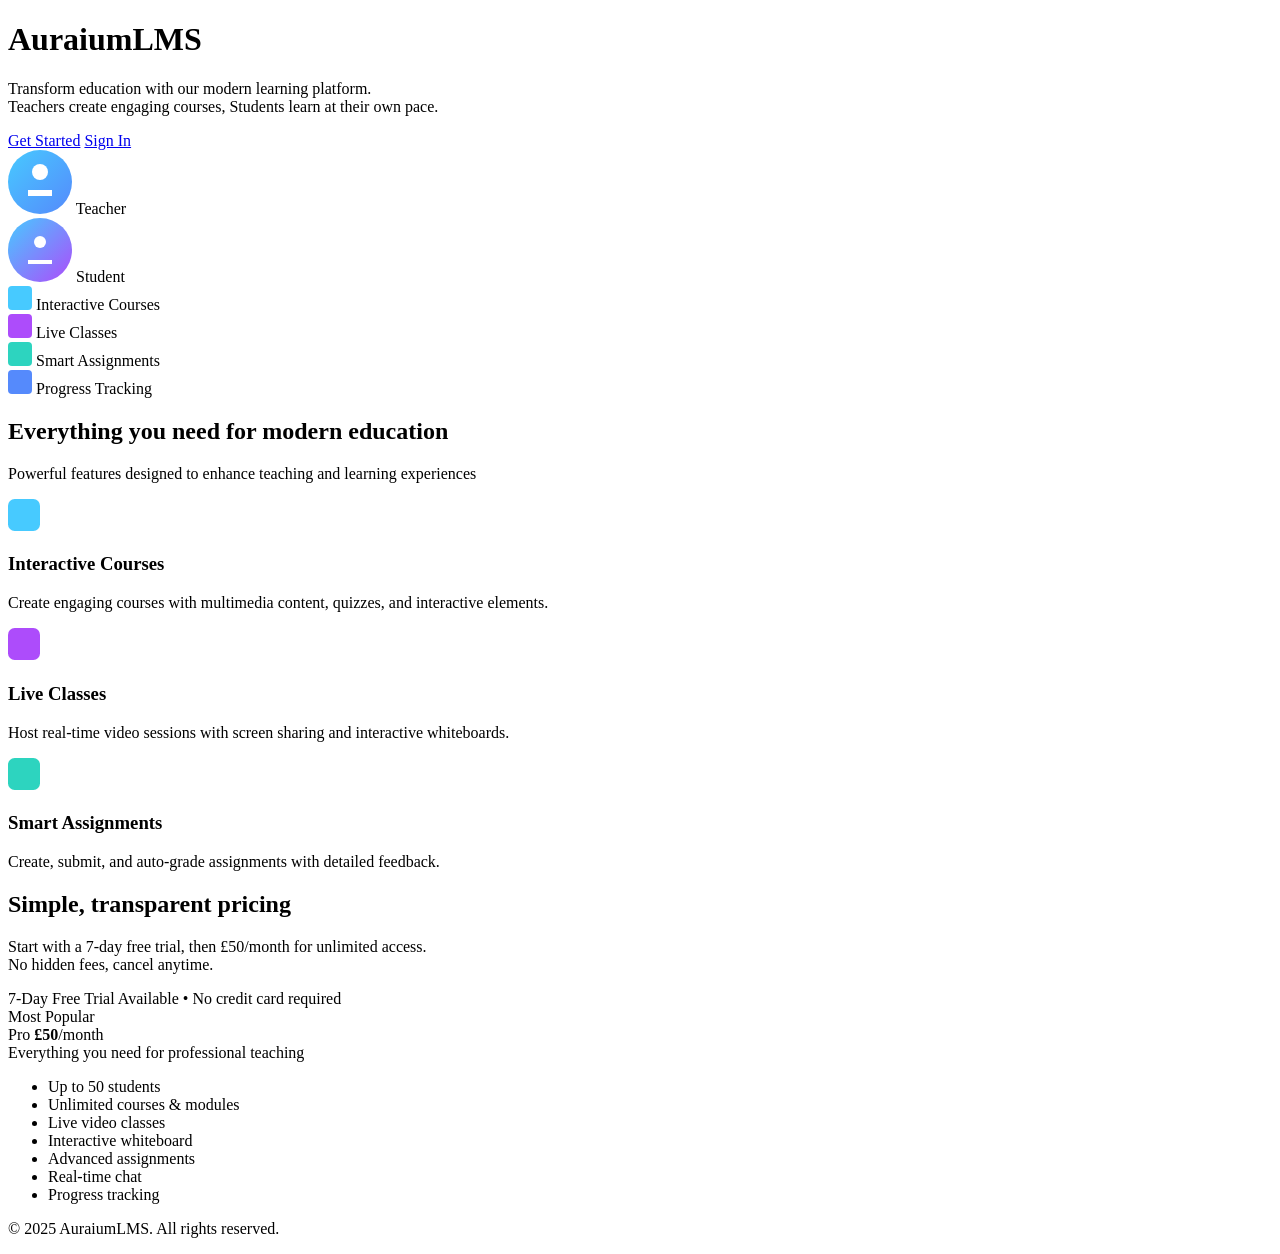
==== index.html @ 42118398 "SVG icons" ====
<!DOCTYPE html>
<html lang="en">
<head>
  <meta charset="UTF-8" />
  <meta name="viewport" content="width=device-width, initial-scale=1" />
  <title>AuraiumLMS Landing</title>
  <link href="https://fonts.googleapis.com/css2?family=Orbitron:wght@700&family=Poppins:wght@400;600&display=swap" rel="stylesheet" />
  <link rel="stylesheet" href="styles.css" />
</head>
<body>
  <div class="grid-bg"></div>
  <header class="hero">
    <h1 class="logo">
      Auraium<span class="gradient-text">LMS</span>
    </h1>
    <p class="subtitle">
      Transform education with our modern learning platform.<br />
      <span class="em-blue">Teachers</span> create engaging courses, <span class="em-purple">Students</span> learn at their own pace.
    </p>
    <div class="cta-btns">
      <a href="#" class="primary-btn">Get Started</a>
      <a href="#" class="secondary-btn">Sign In</a>
    </div>
    <div class="hero-icons">
      <div class="hero-icon" aria-label="Teacher Icon" role="img">
        <!-- Inline SVG Teacher Icon -->
        <svg width="64" height="64" viewBox="0 0 64 64" fill="none" xmlns="http://www.w3.org/2000/svg" aria-hidden="true">
          <circle cx="32" cy="32" r="32" fill="url(#grad1)" />
          <path d="M20 40h24v6H20v-6z" fill="white"/>
          <path d="M32 14a8 8 0 100 16 8 8 0 000-16z" fill="white"/>
          <defs>
            <linearGradient id="grad1" x1="0" y1="0" x2="64" y2="64" gradientUnits="userSpaceOnUse">
              <stop stop-color="#47caff"/>
              <stop offset="1" stop-color="#558afc"/>
            </linearGradient>
          </defs>
        </svg>
        <span>Teacher</span>
      </div>
      <div class="hero-icon" aria-label="Student Icon" role="img">
        <!-- Inline SVG Student Icon -->
        <svg width="64" height="64" viewBox="0 0 64 64" fill="none" xmlns="http://www.w3.org/2000/svg" aria-hidden="true">
          <circle cx="32" cy="32" r="32" fill="url(#grad2)" />
          <path d="M20 42h24v4H20v-4z" fill="white"/>
          <path d="M32 18a6 6 0 100 12 6 6 0 000-12z" fill="white"/>
          <defs>
            <linearGradient id="grad2" x1="64" y1="64" x2="0" y2="0" gradientUnits="userSpaceOnUse">
              <stop stop-color="#ad4cfb"/>
              <stop offset="1" stop-color="#47caff"/>
            </linearGradient>
          </defs>
        </svg>
        <span>Student</span>
      </div>
    </div>
    <div class="feature-icons">
      <div class="feat-block">
        <svg width="24" height="24" viewBox="0 0 24 24" fill="#47caff" xmlns="http://www.w3.org/2000/svg"><rect width="24" height="24" rx="4"/></svg>
        <span class="feat-label">Interactive Courses</span>
      </div>
      <div class="feat-block">
        <svg width="24" height="24" fill="#ad4cfb" xmlns="http://www.w3.org/2000/svg"><rect width="24" height="24" rx="4"/></svg>
        <span class="feat-label">Live Classes</span>
      </div>
      <div class="feat-block">
        <svg width="24" height="24" fill="#2dd4bf" xmlns="http://www.w3.org/2000/svg"><rect width="24" height="24" rx="4"/></svg>
        <span class="feat-label">Smart Assignments</span>
      </div>
      <div class="feat-block">
        <svg width="24" height="24" fill="#558afc" xmlns="http://www.w3.org/2000/svg"><rect width="24" height="24" rx="4"/></svg>
        <span class="feat-label">Progress Tracking</span>
      </div>
    </div>
  </header>

  <main>
    <section class="features-section">
      <h2 class="sec-title">
        Everything you need for <span class="gradient-text">modern education</span>
      </h2>
      <p class="sec-desc">
        Powerful features designed to enhance teaching and learning experiences
      </p>
      <div class="feature-cards">
        <div class="feature-card" role="region" aria-label="Interactive Courses">
          <svg class="card-icon" aria-hidden="true" width="32" height="32" viewBox="0 0 24 24" fill="#47caff" xmlns="http://www.w3.org/2000/svg">
            <rect width="24" height="24" rx="5"/>
          </svg>
          <h3>Interactive Courses</h3>
          <p>Create engaging courses with multimedia content, quizzes, and interactive elements.</p>
        </div>
        <div class="feature-card" role="region" aria-label="Live Classes">
          <svg class="card-icon" aria-hidden="true" width="32" height="32" viewBox="0 0 24 24" fill="#ad4cfb" xmlns="http://www.w3.org/2000/svg">
            <rect width="24" height="24" rx="5"/>
          </svg>
          <h3>Live Classes</h3>
          <p>Host real-time video sessions with screen sharing and interactive whiteboards.</p>
        </div>
        <div class="feature-card" role="region" aria-label="Smart Assignments">
          <svg class="card-icon" aria-hidden="true" width="32" height="32" viewBox="0 0 24 24" fill="#2dd4bf" xmlns="http://www.w3.org/2000/svg">
            <rect width="24" height="24" rx="5"/>
          </svg>
          <h3>Smart Assignments</h3>
          <p>Create, submit, and auto-grade assignments with detailed feedback.</p>
        </div>
        <!-- Add more cards similarly -->
      </div>
    </section>
    <section class="pricing-section">
      <h2>Simple, transparent <span class="gradient-text">pricing</span></h2>
      <p>Start with a 7-day free trial, then £50/month for unlimited access.<br />No hidden fees, cancel anytime.</p>
      <div class="trial-badge">7-Day Free Trial Available • No credit card required</div>
      <div class="pricing-card" role="region" aria-label="Pro plan pricing">
        <div class="pop-badge">Most Popular</div>
        <div class="price"><span>Pro</span> <strong>£50</strong><span>/month</span></div>
        <div class="pricing-desc">Everything you need for professional teaching</div>
        <ul class="pricing-feats">
          <li>Up to 50 students</li>
          <li>Unlimited courses & modules</li>
          <li>Live video classes</li>
          <li>Interactive whiteboard</li>
          <li>Advanced assignments</li>
          <li>Real-time chat</li>
          <li>Progress tracking</li>
        </ul>
      </div>
    </section>
  </main>

  <footer class="footer">
    <p>© 2025 AuraiumLMS. All rights reserved.</p>
  </footer>
</body>
</html>
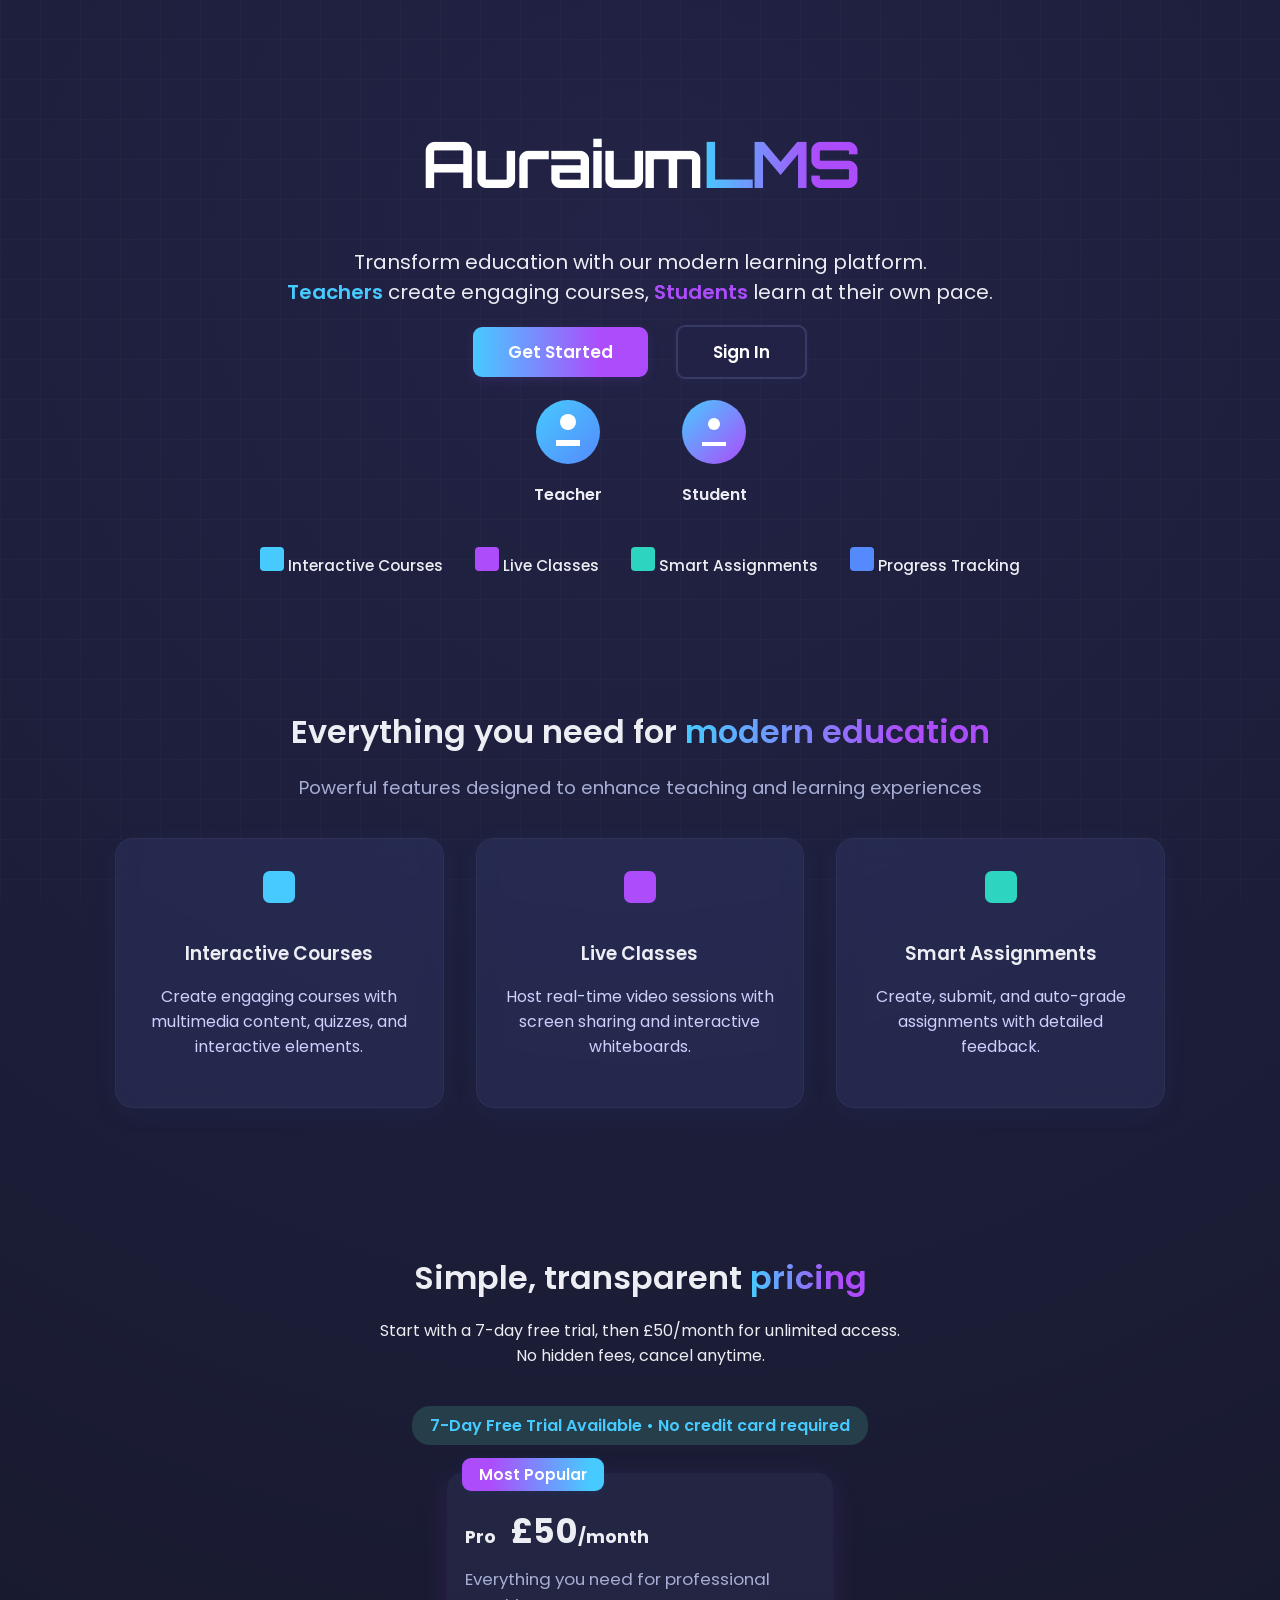
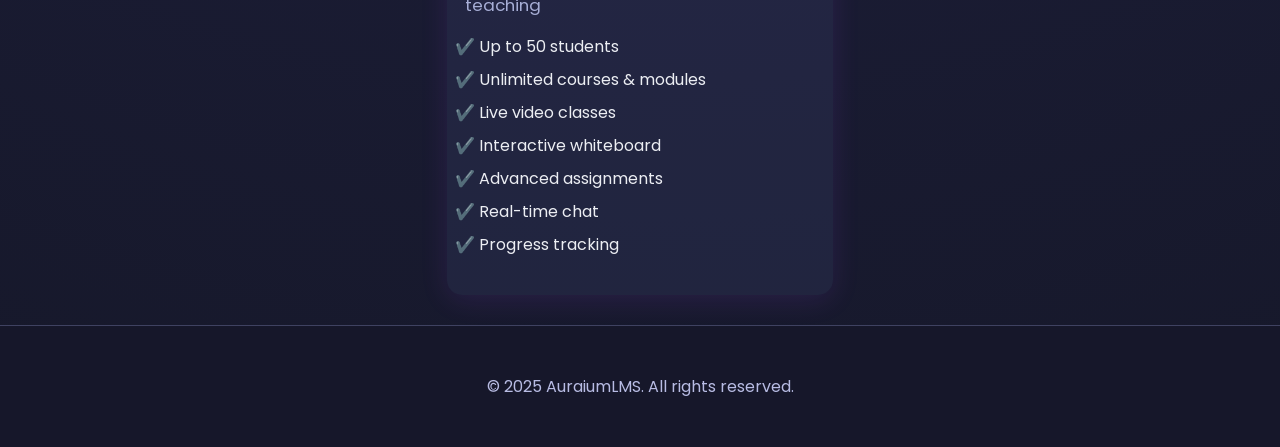
==== commit 95b932a1: "rectify" ====
--- a/index.html
+++ b/index.html
@@ -5,7 +5,7 @@
   <meta name="viewport" content="width=device-width, initial-scale=1" />
   <title>AuraiumLMS Landing</title>
   <link href="https://fonts.googleapis.com/css2?family=Orbitron:wght@700&family=Poppins:wght@400;600&display=swap" rel="stylesheet" />
-  <link rel="stylesheet" href="styles.css" />
+  <link rel="stylesheet" href="style.css" />
 </head>
 <body>
   <div class="grid-bg"></div>
--- a/style.css
+++ b/style.css
@@ -0,0 +1,220 @@
+/* Background grid and radial gradient */
+body {
+  background: radial-gradient(circle at center 20vw, #222346 0%, #16182A 100%);
+  color: #eceef3;
+  font-family: 'Poppins', 'Orbitron', Arial, sans-serif;
+  margin: 0;
+  min-height: 100vh;
+}
+.grid-bg {
+  position: fixed;
+  width: 100vw; height: 100vh;
+  top: 0; left: 0;
+  pointer-events: none;
+  z-index: 0;
+  background-image: 
+    linear-gradient(0deg, rgba(255,255,255,0.02) 1px, transparent 1px),
+    linear-gradient(90deg, rgba(255,255,255,0.02) 1px, transparent 1px);
+  background-size: 40px 40px;
+}
+
+/* Hero area */
+.hero {
+  text-align: center;
+  position: relative;
+  padding: 80px 0 50px 0;
+  z-index: 1;
+}
+.logo {
+  font-family: 'Orbitron', 'Poppins', Arial, sans-serif;
+  font-size: 4rem;
+  font-weight: 700;
+  color: #fff;
+  letter-spacing: -2px;
+}
+.gradient-text {
+  background: linear-gradient(90deg,#47caff,#ad4cfb 73%);
+  -webkit-background-clip: text;
+  -webkit-text-fill-color: transparent;
+  font-family: inherit;
+}
+.subtitle {
+  margin: 24px 0 32px 0;
+  font-size: 1.25rem;
+  line-height: 1.5;
+  color: #eceef3;
+}
+.em-blue { color: #47caff; font-weight: 600; }
+.em-purple { color: #ad4cfb; font-weight: 600; }
+.cta-btns {
+  margin-bottom: 35px;
+}
+.primary-btn, .secondary-btn {
+  font-size: 1.05rem;
+  font-weight: 600;
+  border-radius: 9px;
+  padding: 13px 35px;
+  margin: 0 12px;
+  text-decoration: none;
+  transition: box-shadow 0.25s, background 0.2s;
+}
+.primary-btn {
+  background: linear-gradient(90deg,#47caff,#ad4cfb 73%);
+  color: #fff;
+  border: none;
+  box-shadow: 0 3px 12px rgba(173,76,251,0.13);
+}
+.primary-btn:hover { background: linear-gradient(90deg,#ad4cfb 10%, #47caff 87%);}
+.secondary-btn {
+  background: rgba(34,36,70,0.8);
+  color: #fff;
+  border: 2px solid #393b67;
+  box-shadow: 0 2px 8px rgba(68,106,243,0.06);
+}
+.secondary-btn:hover { border-color: #ad4cfb; }
+
+.hero-icons {
+  display: flex;
+  justify-content: center;
+  margin-top: 33px;
+  gap: 80px;
+}
+.hero-icon {
+  display: flex; flex-direction: column; align-items: center;
+  gap: 6px;
+}
+.hero-icon svg { display: block; margin-bottom: 9px;}
+.hero-icon span { font-weight: 600; color: #eceef3; margin-top: 3px; }
+
+.feature-icons {
+  display: flex;
+  justify-content: center;
+  gap: 32px;
+  margin: 40px auto 10px auto;
+}
+.feat-block {
+  text-align: center;
+}
+.feat-icon {
+  display: block;
+  font-size: 2rem;
+  margin-bottom: 6px;
+}
+.feat-label {
+  color: #eceef3;
+  font-size: 0.96rem;
+  font-weight: 500;
+}
+
+.features-section {
+  margin: 70px auto 50px auto;
+  text-align: center;
+}
+.sec-title {
+  font-size: 2.0rem;
+  font-weight: 600;
+  margin-bottom: 12px;
+}
+.sec-desc {
+  color: #a7aed6;
+  font-size: 1.15rem;
+  margin-bottom: 37px;
+}
+.feature-cards {
+  display: grid;
+  grid-template-columns: repeat(auto-fit,minmax(260px,1fr));
+  gap: 32px;
+  max-width: 1050px;
+  margin: 0 auto;
+}
+.feature-card {
+  background: rgba(63,68,130,0.28);
+  border-radius: 18px;
+  backdrop-filter: blur(10px);
+  box-shadow: 0 5px 25px rgba(47,95,203,0.09);
+  padding: 32px 22px;
+  color: #eceef3;
+  text-align: center;
+  border: 1px solid rgba(80,80,110,0.22);
+}
+.card-icon {
+  font-size: 2.1rem;
+  margin-bottom: 10px;
+  color: #47caff;
+}
+.feature-card h3 { margin-bottom: 10px; font-weight: 600;}
+.feature-card p { font-size: 1rem; color: #cdcffd;}
+
+.pricing-section {
+  padding: 70px 0 30px 0;
+  text-align: center;
+}
+.pricing-section h2 {
+  font-size: 2rem;
+  font-weight: 600;
+  margin-bottom: 14px;
+}
+.trial-badge {
+  display: inline-block;
+  background: rgba(99,255,193,0.15);
+  color: #47caff;
+  font-weight: 600;
+  padding: 7px 18px;
+  border-radius: 18px;
+  margin: 22px 0 28px 0;
+}
+
+.pricing-card {
+  background: rgba(50,55,94,0.38);
+  border-radius: 15px;
+  margin: 0 auto;
+  max-width: 350px;
+  box-shadow: 0 5px 28px rgba(173,76,251,0.12);
+  padding: 34px 18px 22px 18px;
+  text-align: left;
+  position: relative;
+}
+.pop-badge {
+  position: absolute;
+  top: -15px; left: 15px;
+  background: linear-gradient(90deg,#ad4cfb 20%, #47caff 90%);
+  color: #fff; font-weight: 600; font-size: 0.95rem;
+  border-radius: 9px; padding: 5px 17px;
+  box-shadow: 0 1px 10px rgba(47,95,203,0.12);
+}
+.price {
+  font-size: 2.1rem; font-weight: 700; color: #eceef3;
+  margin-bottom: 9px;
+}
+.price span { font-size: 1.1rem; margin-right: 8px;}
+.pricing-desc {
+  color: #a7aed6; font-size: 1.05rem;
+  margin-bottom: 11px;
+}
+.pricing-feats {
+  padding-left: 14px; color: #eceef3;
+}
+.pricing-feats li {
+  margin-bottom: 8px;
+  font-size: 1rem;
+  list-style-type: "✔️ ";
+}
+
+.footer {
+  padding: 32px 0;
+  text-align: center;
+  color: #b8bce4;
+  font-size: 1rem;
+  background: rgba(22,23,42,0.93);
+  border-top: 1px solid #3f4261;
+}
+@media (max-width: 1000px) {
+  .feature-cards {grid-template-columns: 1fr 1fr;}
+  .hero-icons, .feature-icons { gap:32px;}
+}
+@media (max-width: 690px) {
+  .feature-cards {grid-template-columns: 1fr;}
+  .hero-icons, .feature-icons { flex-direction: column; gap:12px;}
+  .logo { font-size: 2.2rem;}
+  .pricing-card { max-width: 95vw;}
+}
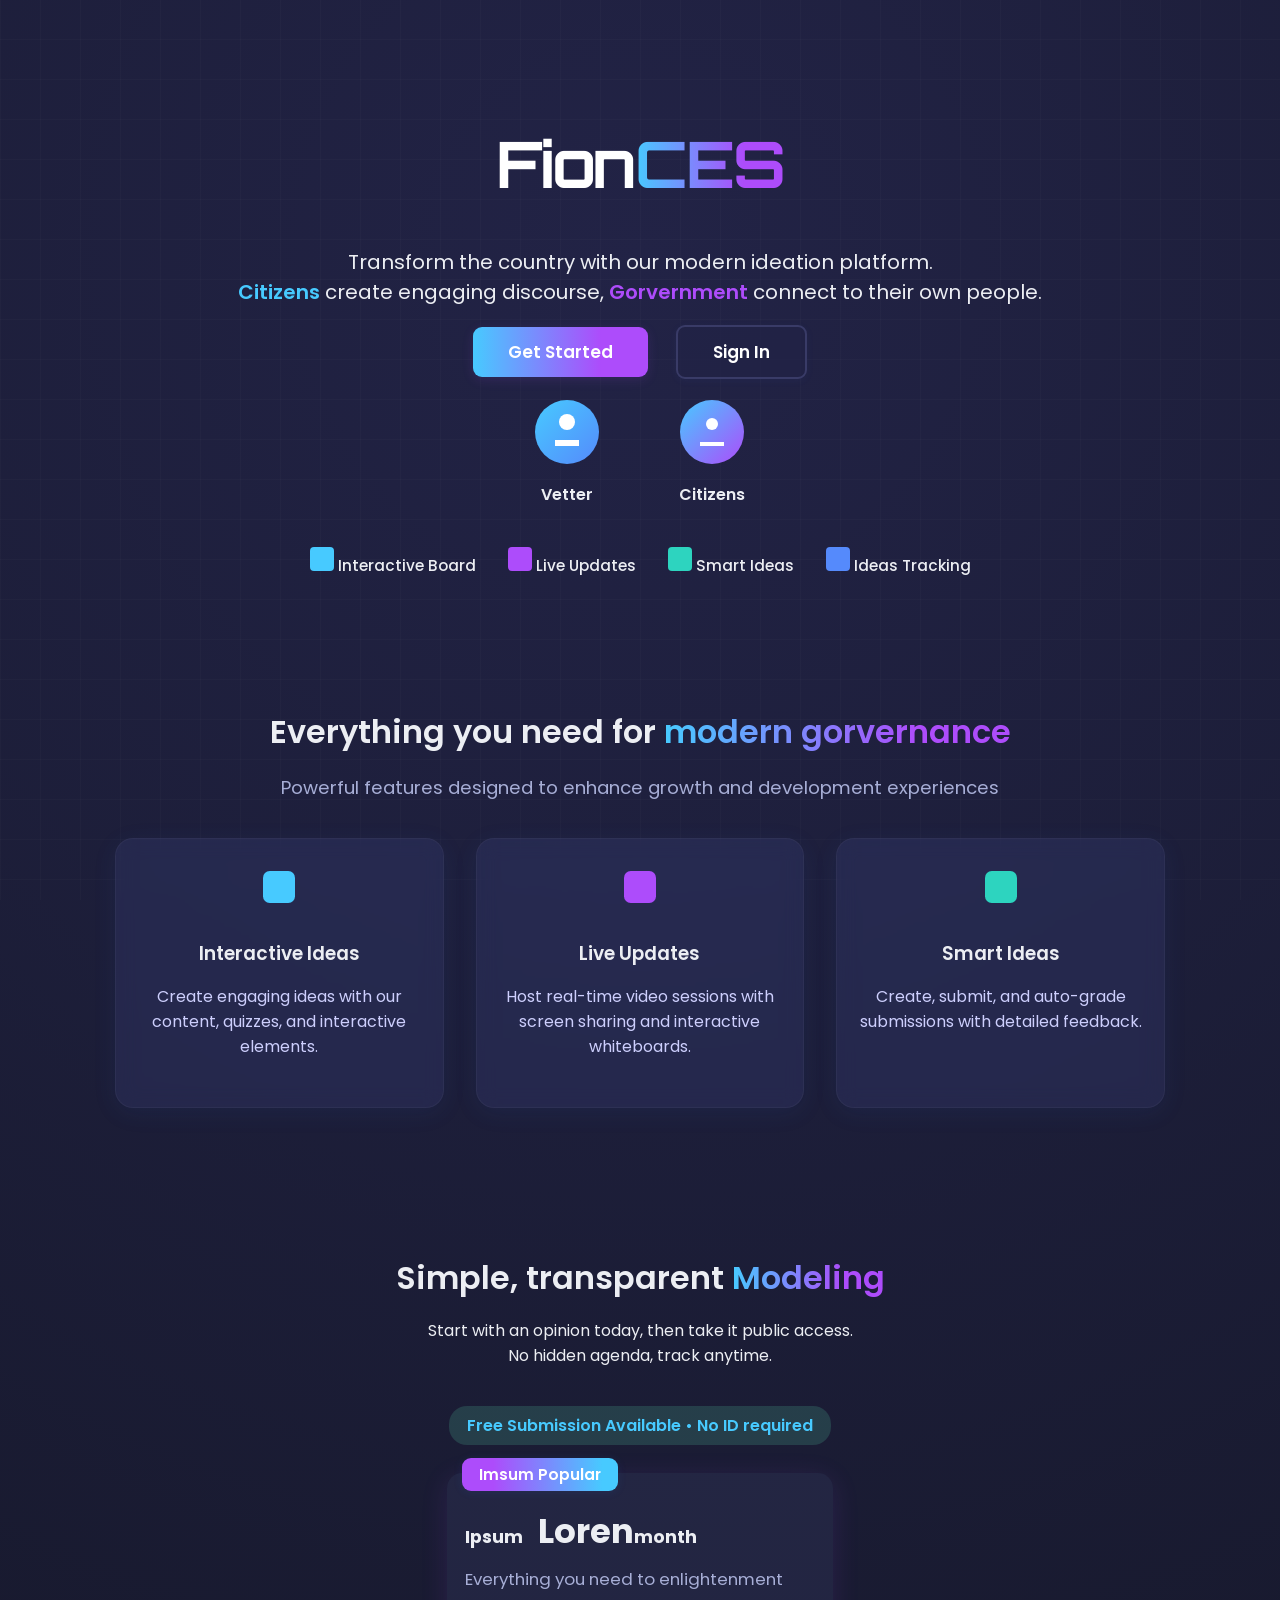
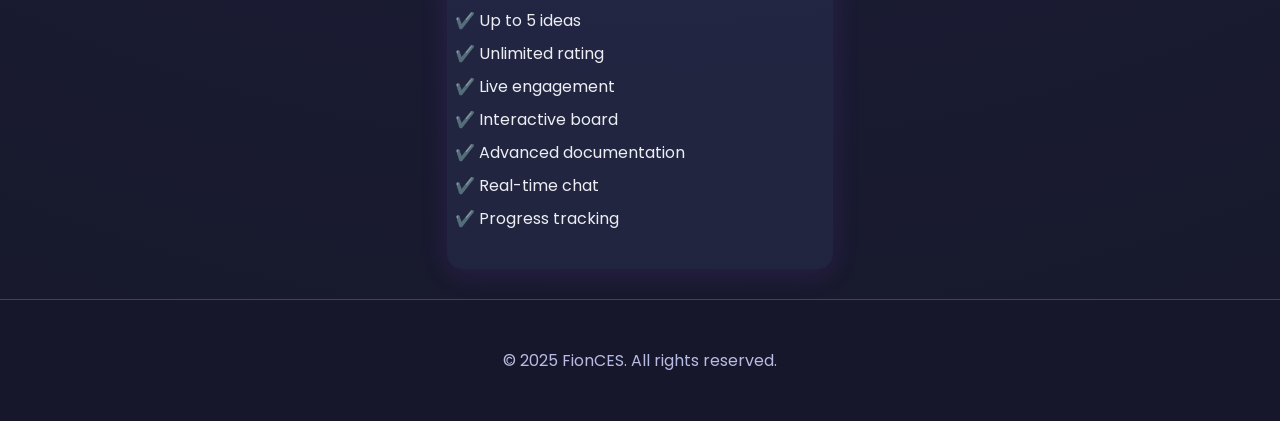
==== commit 15fecc4a: "edited" ====
--- a/index.html
+++ b/index.html
@@ -3,7 +3,7 @@
 <head>
   <meta charset="UTF-8" />
   <meta name="viewport" content="width=device-width, initial-scale=1" />
-  <title>AuraiumLMS Landing</title>
+  <title>FION Home</title>
   <link href="https://fonts.googleapis.com/css2?family=Orbitron:wght@700&family=Poppins:wght@400;600&display=swap" rel="stylesheet" />
   <link rel="stylesheet" href="style.css" />
 </head>
@@ -11,11 +11,11 @@
   <div class="grid-bg"></div>
   <header class="hero">
     <h1 class="logo">
-      Auraium<span class="gradient-text">LMS</span>
+      Fion<span class="gradient-text">CES</span>
     </h1>
     <p class="subtitle">
-      Transform education with our modern learning platform.<br />
-      <span class="em-blue">Teachers</span> create engaging courses, <span class="em-purple">Students</span> learn at their own pace.
+      Transform the country with our modern ideation platform.<br />
+      <span class="em-blue">Citizens</span> create engaging discourse, <span class="em-purple">Gorvernment</span> connect to their own people.
     </p>
     <div class="cta-btns">
       <a href="#" class="primary-btn">Get Started</a>
@@ -35,7 +35,7 @@
             </linearGradient>
           </defs>
         </svg>
-        <span>Teacher</span>
+        <span>Vetter</span>
       </div>
       <div class="hero-icon" aria-label="Student Icon" role="img">
         <!-- Inline SVG Student Icon -->
@@ -50,25 +50,25 @@
             </linearGradient>
           </defs>
         </svg>
-        <span>Student</span>
+        <span>Citizens</span>
       </div>
     </div>
     <div class="feature-icons">
       <div class="feat-block">
         <svg width="24" height="24" viewBox="0 0 24 24" fill="#47caff" xmlns="http://www.w3.org/2000/svg"><rect width="24" height="24" rx="4"/></svg>
-        <span class="feat-label">Interactive Courses</span>
+        <span class="feat-label">Interactive Board</span>
       </div>
       <div class="feat-block">
         <svg width="24" height="24" fill="#ad4cfb" xmlns="http://www.w3.org/2000/svg"><rect width="24" height="24" rx="4"/></svg>
-        <span class="feat-label">Live Classes</span>
+        <span class="feat-label">Live Updates</span>
       </div>
       <div class="feat-block">
         <svg width="24" height="24" fill="#2dd4bf" xmlns="http://www.w3.org/2000/svg"><rect width="24" height="24" rx="4"/></svg>
-        <span class="feat-label">Smart Assignments</span>
+        <span class="feat-label">Smart Ideas</span>
       </div>
       <div class="feat-block">
         <svg width="24" height="24" fill="#558afc" xmlns="http://www.w3.org/2000/svg"><rect width="24" height="24" rx="4"/></svg>
-        <span class="feat-label">Progress Tracking</span>
+        <span class="feat-label">Ideas Tracking</span>
       </div>
     </div>
   </header>
@@ -76,50 +76,50 @@
   <main>
     <section class="features-section">
       <h2 class="sec-title">
-        Everything you need for <span class="gradient-text">modern education</span>
+        Everything you need for <span class="gradient-text">modern gorvernance</span>
       </h2>
       <p class="sec-desc">
-        Powerful features designed to enhance teaching and learning experiences
+        Powerful features designed to enhance growth and development experiences
       </p>
       <div class="feature-cards">
         <div class="feature-card" role="region" aria-label="Interactive Courses">
           <svg class="card-icon" aria-hidden="true" width="32" height="32" viewBox="0 0 24 24" fill="#47caff" xmlns="http://www.w3.org/2000/svg">
             <rect width="24" height="24" rx="5"/>
           </svg>
-          <h3>Interactive Courses</h3>
-          <p>Create engaging courses with multimedia content, quizzes, and interactive elements.</p>
+          <h3>Interactive Ideas</h3>
+          <p>Create engaging ideas with our content, quizzes, and interactive elements.</p>
         </div>
         <div class="feature-card" role="region" aria-label="Live Classes">
           <svg class="card-icon" aria-hidden="true" width="32" height="32" viewBox="0 0 24 24" fill="#ad4cfb" xmlns="http://www.w3.org/2000/svg">
             <rect width="24" height="24" rx="5"/>
           </svg>
-          <h3>Live Classes</h3>
+          <h3>Live Updates</h3>
           <p>Host real-time video sessions with screen sharing and interactive whiteboards.</p>
         </div>
         <div class="feature-card" role="region" aria-label="Smart Assignments">
           <svg class="card-icon" aria-hidden="true" width="32" height="32" viewBox="0 0 24 24" fill="#2dd4bf" xmlns="http://www.w3.org/2000/svg">
             <rect width="24" height="24" rx="5"/>
           </svg>
-          <h3>Smart Assignments</h3>
-          <p>Create, submit, and auto-grade assignments with detailed feedback.</p>
+          <h3>Smart Ideas</h3>
+          <p>Create, submit, and auto-grade submissions with detailed feedback.</p>
         </div>
         <!-- Add more cards similarly -->
       </div>
     </section>
     <section class="pricing-section">
-      <h2>Simple, transparent <span class="gradient-text">pricing</span></h2>
-      <p>Start with a 7-day free trial, then £50/month for unlimited access.<br />No hidden fees, cancel anytime.</p>
-      <div class="trial-badge">7-Day Free Trial Available • No credit card required</div>
+      <h2>Simple, transparent <span class="gradient-text">Modeling</span></h2>
+      <p>Start with an opinion today, then take it public access.<br />No hidden agenda, track anytime.</p>
+      <div class="trial-badge">Free Submission Available • No ID required</div>
       <div class="pricing-card" role="region" aria-label="Pro plan pricing">
-        <div class="pop-badge">Most Popular</div>
-        <div class="price"><span>Pro</span> <strong>£50</strong><span>/month</span></div>
-        <div class="pricing-desc">Everything you need for professional teaching</div>
+        <div class="pop-badge">Imsum Popular</div>
+        <div class="price"><span>Ipsum</span> <strong>Loren</strong><span>month</span></div>
+        <div class="pricing-desc">Everything you need to enlightenment</div>
         <ul class="pricing-feats">
-          <li>Up to 50 students</li>
-          <li>Unlimited courses & modules</li>
-          <li>Live video classes</li>
-          <li>Interactive whiteboard</li>
-          <li>Advanced assignments</li>
+          <li>Up to 5 ideas</li>
+          <li>Unlimited rating</li>
+          <li>Live engagement</li>
+          <li>Interactive board</li>
+          <li>Advanced documentation</li>
           <li>Real-time chat</li>
           <li>Progress tracking</li>
         </ul>
@@ -128,7 +128,7 @@
   </main>
 
   <footer class="footer">
-    <p>© 2025 AuraiumLMS. All rights reserved.</p>
+    <p>© 2025 FionCES. All rights reserved.</p>
   </footer>
 </body>
 </html>
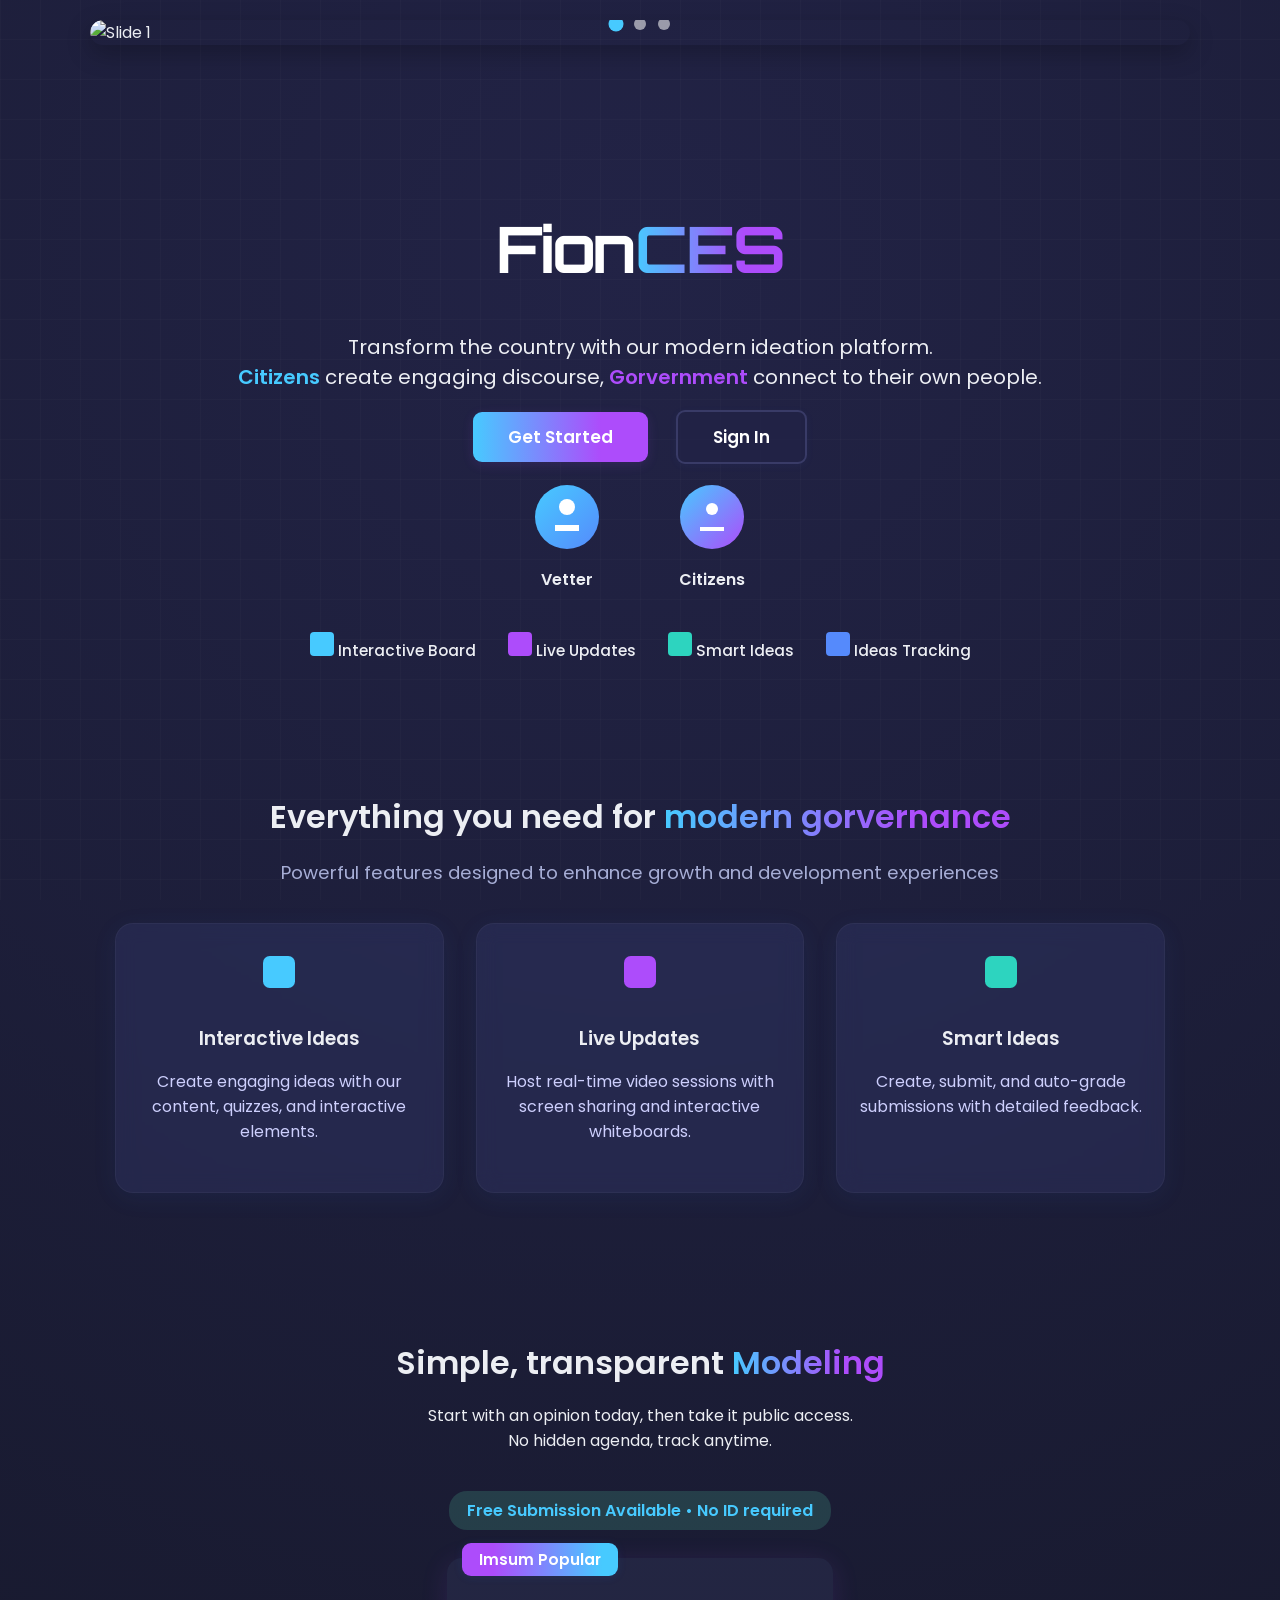
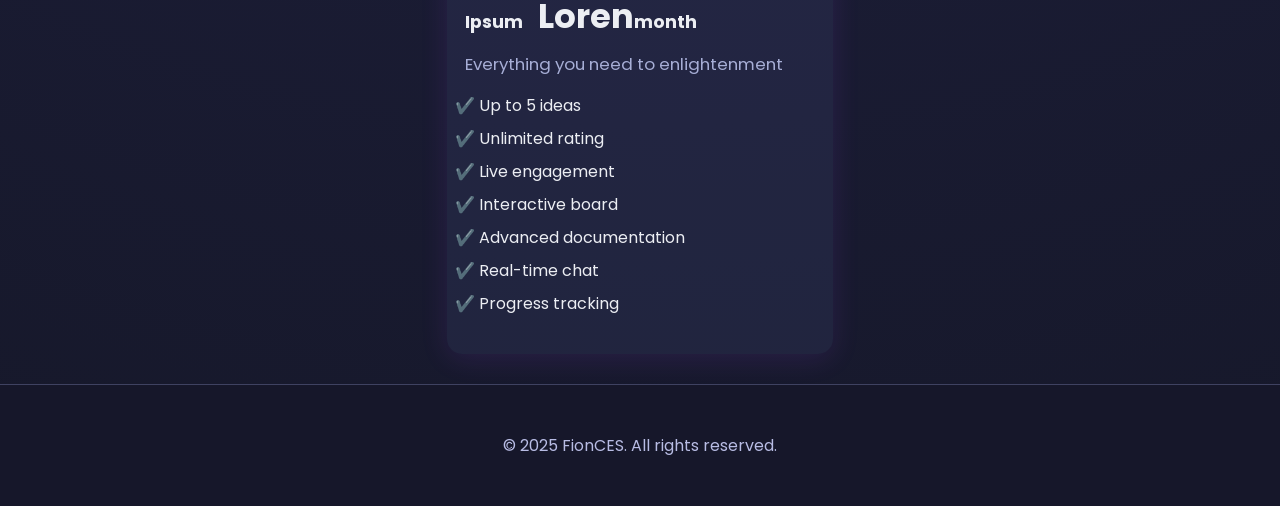
==== commit bab8ae74: "user dashboard completeed" ====
--- a/index.html
+++ b/index.html
@@ -1,13 +1,56 @@
 <!DOCTYPE html>
 <html lang="en">
+
 <head>
   <meta charset="UTF-8" />
   <meta name="viewport" content="width=device-width, initial-scale=1" />
   <title>FION Home</title>
-  <link href="https://fonts.googleapis.com/css2?family=Orbitron:wght@700&family=Poppins:wght@400;600&display=swap" rel="stylesheet" />
-  <link rel="stylesheet" href="style.css" />
+  <link href="https://fonts.googleapis.com/css2?family=Orbitron:wght@700&family=Poppins:wght@400;600&display=swap"
+    rel="stylesheet" />
+  <link rel="stylesheet" href="css/style.css" />
 </head>
+
 <body>
+
+  <!-- HERO CAROUSEL SECTION -->
+  <section class="hero-carousel">
+    <div class="carousel-container">
+
+      <div class="carousel-slide active">
+        <img src="https://picsum.photos/1200/500?random=1" alt="Slide 1">
+        <div class="carousel-caption">
+          <h2>Empower Citizens. Shape the Future.</h2>
+          <p>Turn ideas into real changes with our digital civic platform.</p>
+          <a href="#" class="carousel-cta">Get Started</a>
+        </div>
+      </div>
+
+      <div class="carousel-slide">
+        <img src="https://picsum.photos/1200/500?random=2" alt="Slide 2">
+        <div class="carousel-caption">
+          <h2>Modern Governance Tools</h2>
+          <p>Transparent, fast, digital-first communication with citizens.</p>
+        </div>
+      </div>
+
+      <div class="carousel-slide">
+        <img src="https://picsum.photos/1200/500?random=3" alt="Slide 3">
+        <div class="carousel-caption">
+          <h2>Innovative Civic Engagement</h2>
+          <p>Ideas, ratings, discussions — all in one place.</p>
+        </div>
+      </div>
+
+      <!-- Navigation dots -->
+      <div class="carousel-dots">
+        <span class="dot active" data-slide="0"></span>
+        <span class="dot" data-slide="1"></span>
+        <span class="dot" data-slide="2"></span>
+      </div>
+
+    </div>
+  </section>
+
   <div class="grid-bg"></div>
   <header class="hero">
     <h1 class="logo">
@@ -15,23 +58,25 @@
     </h1>
     <p class="subtitle">
       Transform the country with our modern ideation platform.<br />
-      <span class="em-blue">Citizens</span> create engaging discourse, <span class="em-purple">Gorvernment</span> connect to their own people.
+      <span class="em-blue">Citizens</span> create engaging discourse, <span class="em-purple">Gorvernment</span>
+      connect to their own people.
     </p>
     <div class="cta-btns">
       <a href="#" class="primary-btn">Get Started</a>
-      <a href="#" class="secondary-btn">Sign In</a>
+      <a href="login.php" class="secondary-btn">Sign In</a>
     </div>
     <div class="hero-icons">
       <div class="hero-icon" aria-label="Teacher Icon" role="img">
         <!-- Inline SVG Teacher Icon -->
-        <svg width="64" height="64" viewBox="0 0 64 64" fill="none" xmlns="http://www.w3.org/2000/svg" aria-hidden="true">
+        <svg width="64" height="64" viewBox="0 0 64 64" fill="none" xmlns="http://www.w3.org/2000/svg"
+          aria-hidden="true">
           <circle cx="32" cy="32" r="32" fill="url(#grad1)" />
-          <path d="M20 40h24v6H20v-6z" fill="white"/>
-          <path d="M32 14a8 8 0 100 16 8 8 0 000-16z" fill="white"/>
+          <path d="M20 40h24v6H20v-6z" fill="white" />
+          <path d="M32 14a8 8 0 100 16 8 8 0 000-16z" fill="white" />
           <defs>
             <linearGradient id="grad1" x1="0" y1="0" x2="64" y2="64" gradientUnits="userSpaceOnUse">
-              <stop stop-color="#47caff"/>
-              <stop offset="1" stop-color="#558afc"/>
+              <stop stop-color="#47caff" />
+              <stop offset="1" stop-color="#558afc" />
             </linearGradient>
           </defs>
         </svg>
@@ -39,14 +84,15 @@
       </div>
       <div class="hero-icon" aria-label="Student Icon" role="img">
         <!-- Inline SVG Student Icon -->
-        <svg width="64" height="64" viewBox="0 0 64 64" fill="none" xmlns="http://www.w3.org/2000/svg" aria-hidden="true">
+        <svg width="64" height="64" viewBox="0 0 64 64" fill="none" xmlns="http://www.w3.org/2000/svg"
+          aria-hidden="true">
           <circle cx="32" cy="32" r="32" fill="url(#grad2)" />
-          <path d="M20 42h24v4H20v-4z" fill="white"/>
-          <path d="M32 18a6 6 0 100 12 6 6 0 000-12z" fill="white"/>
+          <path d="M20 42h24v4H20v-4z" fill="white" />
+          <path d="M32 18a6 6 0 100 12 6 6 0 000-12z" fill="white" />
           <defs>
             <linearGradient id="grad2" x1="64" y1="64" x2="0" y2="0" gradientUnits="userSpaceOnUse">
-              <stop stop-color="#ad4cfb"/>
-              <stop offset="1" stop-color="#47caff"/>
+              <stop stop-color="#ad4cfb" />
+              <stop offset="1" stop-color="#47caff" />
             </linearGradient>
           </defs>
         </svg>
@@ -55,19 +101,27 @@
     </div>
     <div class="feature-icons">
       <div class="feat-block">
-        <svg width="24" height="24" viewBox="0 0 24 24" fill="#47caff" xmlns="http://www.w3.org/2000/svg"><rect width="24" height="24" rx="4"/></svg>
+        <svg width="24" height="24" viewBox="0 0 24 24" fill="#47caff" xmlns="http://www.w3.org/2000/svg">
+          <rect width="24" height="24" rx="4" />
+        </svg>
         <span class="feat-label">Interactive Board</span>
       </div>
       <div class="feat-block">
-        <svg width="24" height="24" fill="#ad4cfb" xmlns="http://www.w3.org/2000/svg"><rect width="24" height="24" rx="4"/></svg>
+        <svg width="24" height="24" fill="#ad4cfb" xmlns="http://www.w3.org/2000/svg">
+          <rect width="24" height="24" rx="4" />
+        </svg>
         <span class="feat-label">Live Updates</span>
       </div>
       <div class="feat-block">
-        <svg width="24" height="24" fill="#2dd4bf" xmlns="http://www.w3.org/2000/svg"><rect width="24" height="24" rx="4"/></svg>
+        <svg width="24" height="24" fill="#2dd4bf" xmlns="http://www.w3.org/2000/svg">
+          <rect width="24" height="24" rx="4" />
+        </svg>
         <span class="feat-label">Smart Ideas</span>
       </div>
       <div class="feat-block">
-        <svg width="24" height="24" fill="#558afc" xmlns="http://www.w3.org/2000/svg"><rect width="24" height="24" rx="4"/></svg>
+        <svg width="24" height="24" fill="#558afc" xmlns="http://www.w3.org/2000/svg">
+          <rect width="24" height="24" rx="4" />
+        </svg>
         <span class="feat-label">Ideas Tracking</span>
       </div>
     </div>
@@ -83,22 +137,25 @@
       </p>
       <div class="feature-cards">
         <div class="feature-card" role="region" aria-label="Interactive Courses">
-          <svg class="card-icon" aria-hidden="true" width="32" height="32" viewBox="0 0 24 24" fill="#47caff" xmlns="http://www.w3.org/2000/svg">
-            <rect width="24" height="24" rx="5"/>
+          <svg class="card-icon" aria-hidden="true" width="32" height="32" viewBox="0 0 24 24" fill="#47caff"
+            xmlns="http://www.w3.org/2000/svg">
+            <rect width="24" height="24" rx="5" />
           </svg>
           <h3>Interactive Ideas</h3>
           <p>Create engaging ideas with our content, quizzes, and interactive elements.</p>
         </div>
         <div class="feature-card" role="region" aria-label="Live Classes">
-          <svg class="card-icon" aria-hidden="true" width="32" height="32" viewBox="0 0 24 24" fill="#ad4cfb" xmlns="http://www.w3.org/2000/svg">
-            <rect width="24" height="24" rx="5"/>
+          <svg class="card-icon" aria-hidden="true" width="32" height="32" viewBox="0 0 24 24" fill="#ad4cfb"
+            xmlns="http://www.w3.org/2000/svg">
+            <rect width="24" height="24" rx="5" />
           </svg>
           <h3>Live Updates</h3>
           <p>Host real-time video sessions with screen sharing and interactive whiteboards.</p>
         </div>
         <div class="feature-card" role="region" aria-label="Smart Assignments">
-          <svg class="card-icon" aria-hidden="true" width="32" height="32" viewBox="0 0 24 24" fill="#2dd4bf" xmlns="http://www.w3.org/2000/svg">
-            <rect width="24" height="24" rx="5"/>
+          <svg class="card-icon" aria-hidden="true" width="32" height="32" viewBox="0 0 24 24" fill="#2dd4bf"
+            xmlns="http://www.w3.org/2000/svg">
+            <rect width="24" height="24" rx="5" />
           </svg>
           <h3>Smart Ideas</h3>
           <p>Create, submit, and auto-grade submissions with detailed feedback.</p>
@@ -130,5 +187,33 @@
   <footer class="footer">
     <p>© 2025 FionCES. All rights reserved.</p>
   </footer>
+
+  <script>
+    let slides = document.querySelectorAll(".carousel-slide");
+    let dots = document.querySelectorAll(".dot");
+    let currentIndex = 0;
+
+    function showSlide(index) {
+      slides.forEach(s => s.classList.remove("active"));
+      dots.forEach(d => d.classList.remove("active"));
+
+      slides[index].classList.add("active");
+      dots[index].classList.add("active");
+    }
+
+    dots.forEach(dot => {
+      dot.addEventListener("click", () => {
+        currentIndex = parseInt(dot.dataset.slide);
+        showSlide(currentIndex);
+      });
+    });
+
+    // Auto-slide every 5 seconds
+    setInterval(() => {
+      currentIndex = (currentIndex + 1) % slides.length;
+      showSlide(currentIndex);
+    }, 5000);
+  </script>
 </body>
-</html>
+
+</html>
--- a/css/style.css
+++ b/css/style.css
@@ -0,0 +1,423 @@
+/* Background grid and radial gradient */
+body {
+  background: radial-gradient(circle at center 20vw, #222346 0%, #16182A 100%);
+  color: #eceef3;
+  font-family: 'Poppins', 'Orbitron', Arial, sans-serif;
+  margin: 0;
+  min-height: 100vh;
+}
+/* =========================================
+   HERO CAROUSEL
+========================================= */
+
+.hero-carousel {
+  width: 100%;
+  display: flex;
+  justify-content: center;
+  margin-top: 20px;
+  margin-bottom: 40px;
+  position: relative;
+  z-index: 2;
+}
+
+.carousel-container {
+  position: relative;
+  width: 90%;
+  max-width: 1100px;
+  border-radius: 20px;
+  overflow: hidden;
+  box-shadow: 0 8px 25px rgba(0,0,0,0.25);
+}
+
+.carousel-slide {
+  display: none;
+  position: relative;
+}
+
+.carousel-slide.active {
+  display: block;
+  animation: fadeSlide 1s ease-in-out;
+}
+
+@keyframes fadeSlide {
+  from {opacity: 0;}
+  to {opacity: 1;}
+}
+
+.carousel-slide img {
+  width: 100%;
+  height: 420px;
+  object-fit: cover;
+  border-radius: 20px;
+}
+
+.carousel-caption {
+  position: absolute;
+  bottom: 35px;
+  left: 40px;
+  color: #ffffff;
+  max-width: 60%;
+  text-shadow: 0 4px 12px rgba(0,0,0,0.55);
+}
+
+.carousel-caption h2 {
+  font-size: 2.3rem;
+  font-weight: 700;
+  margin-bottom: 8px;
+}
+
+.carousel-caption p {
+  font-size: 1.2rem;
+  margin-bottom: 18px;
+}
+
+.carousel-cta {
+  display: inline-block;
+  padding: 12px 28px;
+  background: linear-gradient(90deg,#47caff,#ad4cfb);
+  color: #fff;
+  font-weight: 600;
+  border-radius: 12px;
+  text-decoration: none;
+  transition: 0.3s;
+}
+
+.carousel-cta:hover {
+  background: linear-gradient(90deg,#ad4cfb,#47caff);
+}
+
+/* Dots Navigation */
+.carousel-dots {
+  position: absolute;
+  bottom: 15px;
+  width: 100%;
+  display: flex;
+  justify-content: center;
+  gap: 12px;
+}
+
+.carousel-dots .dot {
+  width: 12px;
+  height: 12px;
+  background: rgba(255,255,255,0.55);
+  border-radius: 50%;
+  cursor: pointer;
+  transition: 0.3s;
+}
+
+.carousel-dots .dot.active {
+  background: #47caff;
+  transform: scale(1.25);
+}
+
+@media (max-width: 700px) {
+  .carousel-slide img {
+    height: 260px;
+  }
+  .carousel-caption {
+    bottom: 20px;
+    left: 20px;
+    max-width: 85%;
+  }
+  .carousel-caption h2 { font-size: 1.5rem; }
+  .carousel-caption p { font-size: 1rem; }
+}
+
+.grid-bg {
+  position: fixed;
+  width: 100vw; height: 100vh;
+  top: 0; left: 0;
+  pointer-events: none;
+  z-index: 0;
+  background-image: 
+    linear-gradient(0deg, rgba(255,255,255,0.02) 1px, transparent 1px),
+    linear-gradient(90deg, rgba(255,255,255,0.02) 1px, transparent 1px);
+  background-size: 40px 40px;
+}
+
+/* Hero area */
+.hero {
+  text-align: center;
+  position: relative;
+  padding: 80px 0 50px 0;
+  z-index: 1;
+}
+.logo {
+  font-family: 'Orbitron', 'Poppins', Arial, sans-serif;
+  font-size: 4rem;
+  font-weight: 700;
+  color: #fff;
+  letter-spacing: -2px;
+}
+.gradient-text {
+  background: linear-gradient(90deg,#47caff,#ad4cfb 73%);
+  -webkit-background-clip: text;
+  -webkit-text-fill-color: transparent;
+  font-family: inherit;
+}
+.subtitle {
+  margin: 24px 0 32px 0;
+  font-size: 1.25rem;
+  line-height: 1.5;
+  color: #eceef3;
+}
+.em-blue { color: #47caff; font-weight: 600; }
+.em-purple { color: #ad4cfb; font-weight: 600; }
+.cta-btns {
+  margin-bottom: 35px;
+}
+.primary-btn, .secondary-btn {
+  font-size: 1.05rem;
+  font-weight: 600;
+  border-radius: 9px;
+  padding: 13px 35px;
+  margin: 0 12px;
+  text-decoration: none;
+  transition: box-shadow 0.25s, background 0.2s;
+}
+.primary-btn {
+  background: linear-gradient(90deg,#47caff,#ad4cfb 73%);
+  color: #fff;
+  border: none;
+  box-shadow: 0 3px 12px rgba(173,76,251,0.13);
+}
+.primary-btn:hover { background: linear-gradient(90deg,#ad4cfb 10%, #47caff 87%);}
+.secondary-btn {
+  background: rgba(34,36,70,0.8);
+  color: #fff;
+  border: 2px solid #393b67;
+  box-shadow: 0 2px 8px rgba(68,106,243,0.06);
+}
+.secondary-btn:hover { border-color: #ad4cfb; }
+
+.hero-icons {
+  display: flex;
+  justify-content: center;
+  margin-top: 33px;
+  gap: 80px;
+}
+.hero-icon {
+  display: flex; flex-direction: column; align-items: center;
+  gap: 6px;
+}
+.hero-icon svg { display: block; margin-bottom: 9px;}
+.hero-icon span { font-weight: 600; color: #eceef3; margin-top: 3px; }
+
+.feature-icons {
+  display: flex;
+  justify-content: center;
+  gap: 32px;
+  margin: 40px auto 10px auto;
+}
+.feat-block {
+  text-align: center;
+}
+.feat-icon {
+  display: block;
+  font-size: 2rem;
+  margin-bottom: 6px;
+}
+.feat-label {
+  color: #eceef3;
+  font-size: 0.96rem;
+  font-weight: 500;
+}
+
+.features-section {
+  margin: 70px auto 50px auto;
+  text-align: center;
+}
+.sec-title {
+  font-size: 2.0rem;
+  font-weight: 600;
+  margin-bottom: 12px;
+}
+.sec-desc {
+  color: #a7aed6;
+  font-size: 1.15rem;
+  margin-bottom: 37px;
+}
+.feature-cards {
+  display: grid;
+  grid-template-columns: repeat(auto-fit,minmax(260px,1fr));
+  gap: 32px;
+  max-width: 1050px;
+  margin: 0 auto;
+}
+.feature-card {
+  background: rgba(63,68,130,0.28);
+  border-radius: 18px;
+  backdrop-filter: blur(10px);
+  box-shadow: 0 5px 25px rgba(47,95,203,0.09);
+  padding: 32px 22px;
+  color: #eceef3;
+  text-align: center;
+  border: 1px solid rgba(80,80,110,0.22);
+}
+.card-icon {
+  font-size: 2.1rem;
+  margin-bottom: 10px;
+  color: #47caff;
+}
+.feature-card h3 { margin-bottom: 10px; font-weight: 600;}
+.feature-card p { font-size: 1rem; color: #cdcffd;}
+
+.pricing-section {
+  padding: 70px 0 30px 0;
+  text-align: center;
+}
+.pricing-section h2 {
+  font-size: 2rem;
+  font-weight: 600;
+  margin-bottom: 14px;
+}
+.trial-badge {
+  display: inline-block;
+  background: rgba(99,255,193,0.15);
+  color: #47caff;
+  font-weight: 600;
+  padding: 7px 18px;
+  border-radius: 18px;
+  margin: 22px 0 28px 0;
+}
+
+.pricing-card {
+  background: rgba(50,55,94,0.38);
+  border-radius: 15px;
+  margin: 0 auto;
+  max-width: 350px;
+  box-shadow: 0 5px 28px rgba(173,76,251,0.12);
+  padding: 34px 18px 22px 18px;
+  text-align: left;
+  position: relative;
+}
+.pop-badge {
+  position: absolute;
+  top: -15px; left: 15px;
+  background: linear-gradient(90deg,#ad4cfb 20%, #47caff 90%);
+  color: #fff; font-weight: 600; font-size: 0.95rem;
+  border-radius: 9px; padding: 5px 17px;
+  box-shadow: 0 1px 10px rgba(47,95,203,0.12);
+}
+.price {
+  font-size: 2.1rem; font-weight: 700; color: #eceef3;
+  margin-bottom: 9px;
+}
+.price span { font-size: 1.1rem; margin-right: 8px;}
+.pricing-desc {
+  color: #a7aed6; font-size: 1.05rem;
+  margin-bottom: 11px;
+}
+.pricing-feats {
+  padding-left: 14px; color: #eceef3;
+}
+.pricing-feats li {
+  margin-bottom: 8px;
+  font-size: 1rem;
+  list-style-type: "✔️ ";
+}
+
+.footer {
+  padding: 32px 0;
+  text-align: center;
+  color: #b8bce4;
+  font-size: 1rem;
+  background: rgba(22,23,42,0.93);
+  border-top: 1px solid #3f4261;
+}
+@media (max-width: 1000px) {
+  .feature-cards {grid-template-columns: 1fr 1fr;}
+  .hero-icons, .feature-icons { gap:32px;}
+}
+@media (max-width: 690px) {
+  .feature-cards {grid-template-columns: 1fr;}
+  .hero-icons, .feature-icons { flex-direction: column; gap:12px;}
+  .logo { font-size: 2.2rem;}
+  .pricing-card { max-width: 95vw;}
+}
+
+
+
+.auth-wrapper {
+  max-width: 410px;
+  margin: 60px auto;
+  background: rgba(34,36,70,0.93);
+  border-radius: 16px;
+  box-shadow: 0 2px 22px rgba(173,76,251,0.16);
+  padding: 38px 28px;
+  position: relative;
+  z-index: 2;
+}
+
+.auth-form {
+  display: flex;
+  flex-direction: column;
+  gap: 24px;
+}
+
+.auth-title {
+  font-size: 2rem;
+  font-weight: 700;
+  color: #47caff;
+  text-align: center;
+  margin-bottom: 12px;
+  font-family: 'Orbitron', 'Poppins', Arial, sans-serif;
+}
+
+.form-group {
+  display: flex;
+  flex-direction: column;
+}
+
+.input-field {
+  padding: 13px;
+  font-size: 1.08em;
+  border: 1.5px solid #393b67;
+  border-radius: 7px;
+  background: rgba(70,82,139,0.19);
+  color: #eceef3;
+  font-family: inherit;
+  transition: border 0.22s;
+}
+
+.input-field:focus {
+  border: 2.5px solid #47caff;
+  outline: none;
+}
+
+.btn {
+  padding: 12px 0;
+  border: none;
+  border-radius: 9px;
+  font-size: 1.07em;
+  font-weight: 600;
+  cursor: pointer;
+  transition: background 0.18s, transform 0.2s;
+}
+
+.btn-primary {
+  background: linear-gradient(90deg,#47caff,#ad4cfb 73%);
+  color: #fff;
+  box-shadow: 0 3px 12px rgba(173,76,251,0.13);
+}
+.btn-primary:hover,
+.btn-primary:focus {
+  background: linear-gradient(90deg,#ad4cfb 10%, #47caff 87%);
+  transform: translateY(-3px) scale(1.04);
+}
+
+.auth-link {
+  text-align: center;
+  margin-top: 3px;
+  font-size: 1em;
+  color: #ad4cfb;
+}
+.auth-link a {
+  color: #47caff;
+  font-weight: 600;
+  text-decoration: none;
+  transition: text-decoration 0.2s;
+}
+.auth-link a:hover {
+  text-decoration: underline;
+}
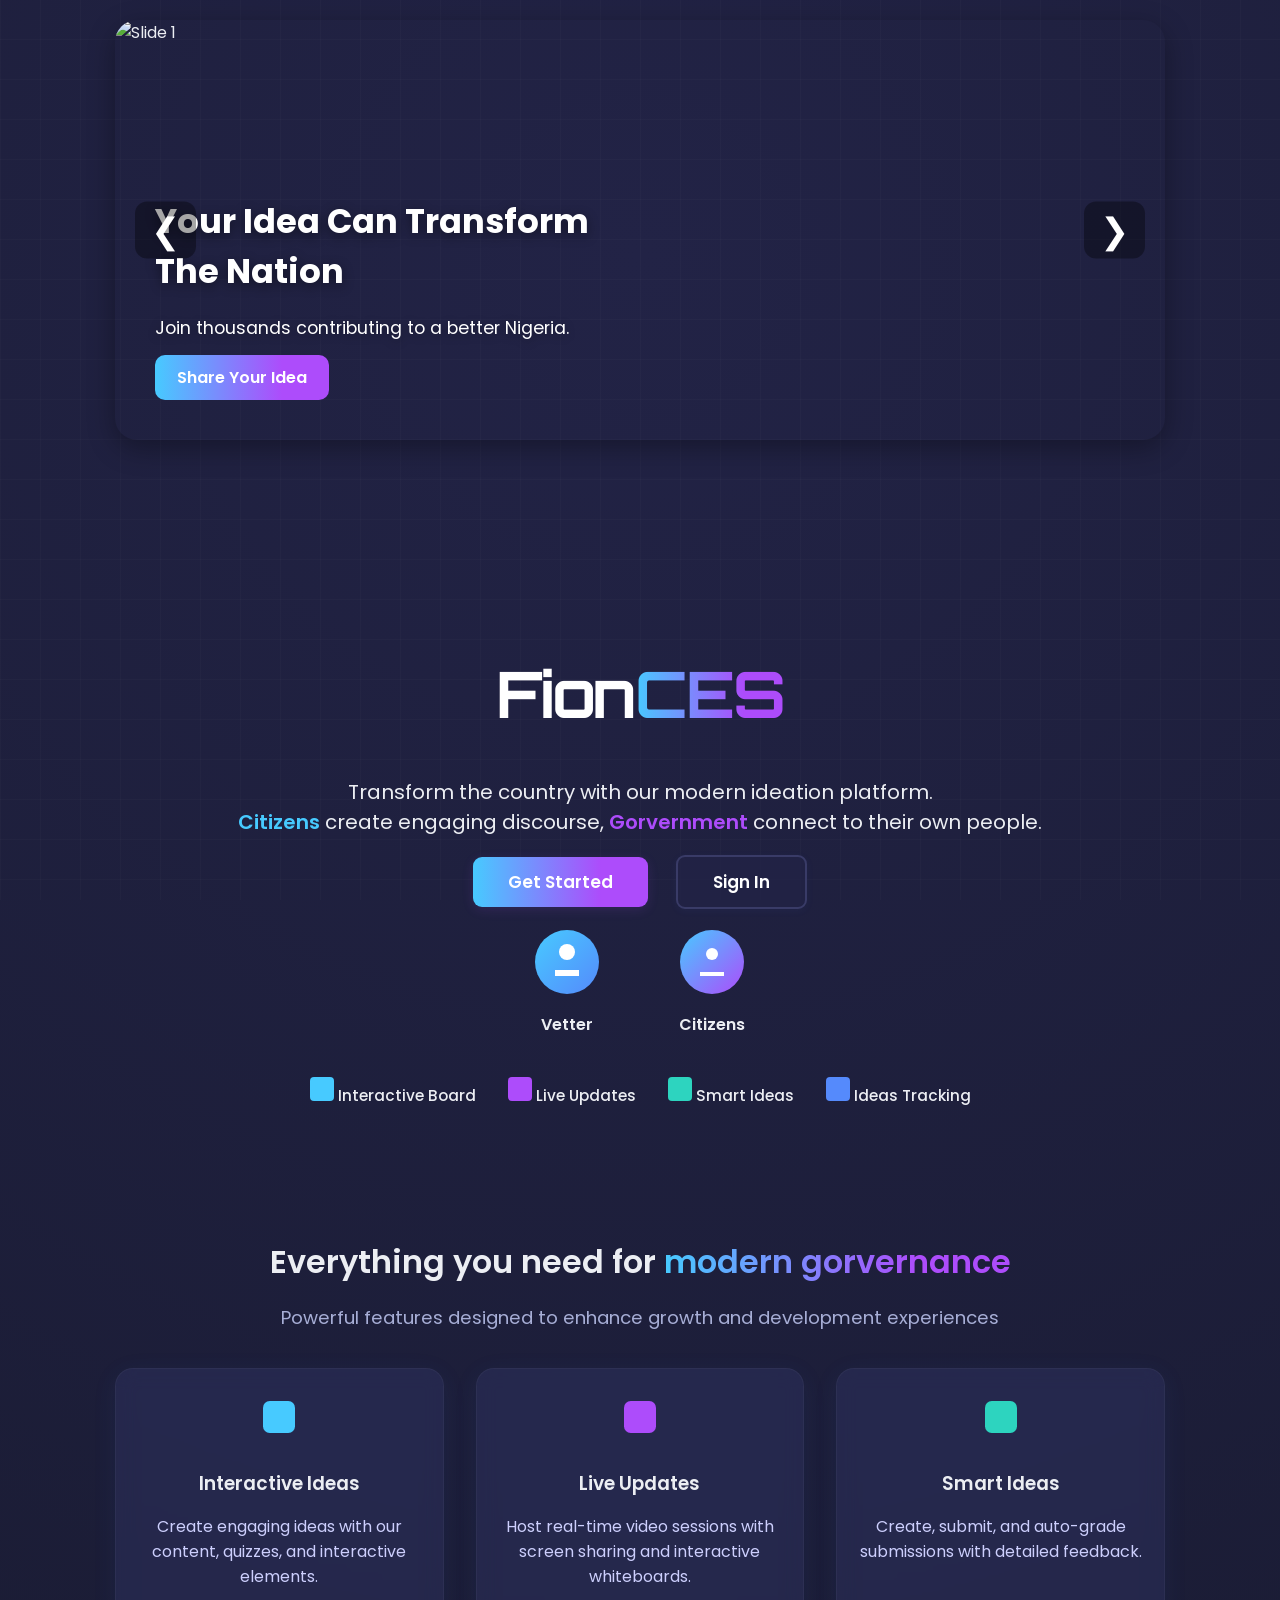
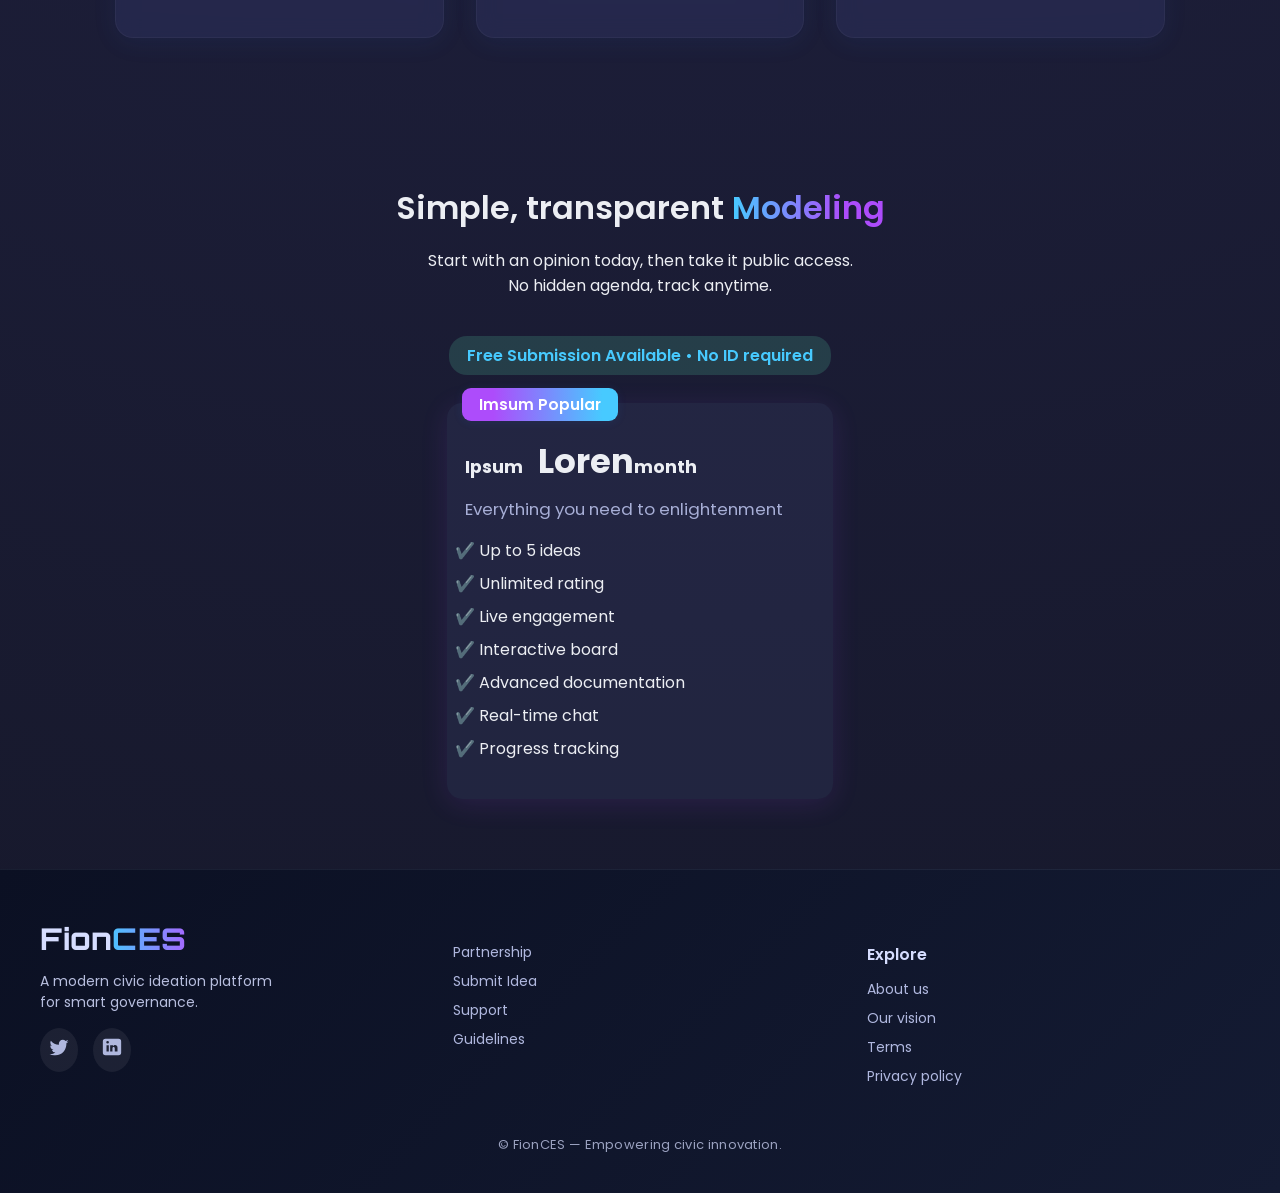
==== commit f53009f9: "idea submission" ====
--- a/index.html
+++ b/index.html
@@ -14,39 +14,41 @@
 
   <!-- HERO CAROUSEL SECTION -->
   <section class="hero-carousel">
-    <div class="carousel-container">
-
-      <div class="carousel-slide active">
-        <img src="https://picsum.photos/1200/500?random=1" alt="Slide 1">
-        <div class="carousel-caption">
-          <h2>Empower Citizens. Shape the Future.</h2>
-          <p>Turn ideas into real changes with our digital civic platform.</p>
-          <a href="#" class="carousel-cta">Get Started</a>
-        </div>
-      </div>
-
-      <div class="carousel-slide">
-        <img src="https://picsum.photos/1200/500?random=2" alt="Slide 2">
-        <div class="carousel-caption">
-          <h2>Modern Governance Tools</h2>
-          <p>Transparent, fast, digital-first communication with citizens.</p>
-        </div>
-      </div>
-
-      <div class="carousel-slide">
-        <img src="https://picsum.photos/1200/500?random=3" alt="Slide 3">
-        <div class="carousel-caption">
-          <h2>Innovative Civic Engagement</h2>
-          <p>Ideas, ratings, discussions — all in one place.</p>
-        </div>
-      </div>
-
-      <!-- Navigation dots -->
-      <div class="carousel-dots">
-        <span class="dot active" data-slide="0"></span>
-        <span class="dot" data-slide="1"></span>
-        <span class="dot" data-slide="2"></span>
-      </div>
+    <div class="hero-slider-wrapper">
+
+      <!-- Left Arrow -->
+      <button class="hero-arrow hero-arrow-left">&#10094;</button>
+
+      <div class="hero-slider">
+        <div class="hero-slide active">
+          <img src="https://picsum.photos/1600/600?random=11" alt="Slide 1">
+
+          <div class="hero-slide-content">
+            <h2 class="slide-title animate-text">Your Idea Can Transform The Nation</h2>
+            <p class="slide-sub">Join thousands contributing to a better Nigeria.</p>
+            <a href="#" class="slide-cta">Share Your Idea</a>
+          </div>
+        </div>
+
+        <div class="hero-slide">
+          <img src="https://picsum.photos/1600/600?random=22" alt="Slide 2">
+          <div class="hero-slide-content">
+            <h2 class="slide-title">Modern Citizens Engagement</h2>
+            <p class="slide-sub">Interactive tools built for national development.</p>
+          </div>
+        </div>
+
+        <div class="hero-slide">
+          <img src="https://picsum.photos/1600/600?random=33" alt="Slide 3">
+          <div class="hero-slide-content">
+            <h2 class="slide-title">Build. Vote. Improve.</h2>
+            <p class="slide-sub">A next-gen ideas platform for governance.</p>
+          </div>
+        </div>
+      </div>
+
+      <!-- Right Arrow -->
+      <button class="hero-arrow hero-arrow-right">&#10095;</button>
 
     </div>
   </section>
@@ -184,36 +186,97 @@
     </section>
   </main>
 
-  <footer class="footer">
-    <p>© 2025 FionCES. All rights reserved.</p>
+  <!-- ===== FOOTER ===== -->
+  <footer class="dash-footer improved-footer">
+    <div class="footer-wrapper">
+
+      <!-- Left: Logo & Brand -->
+      <div class="footer-section footer-brand">
+        <h2 class="footer-logo">Fion<span>CES</span></h2>
+        <p class="footer-desc">A modern civic ideation platform for smart governance.</p>
+
+        <div class="footer-social">
+          <a href="#" aria-label="Twitter">
+            <svg viewBox="0 0 24 24" width="22">
+              <path fill="currentColor"
+                d="M22.46 6c-.77.35-1.6.58-2.46.69a4.27 4.27 0 0 0 1.88-2.37 8.59 8.59 0 0 1-2.72 1.06A4.24 4.24 0 0 0 16.11 4c-2.36 0-4.28 2-4.28 4.46 0 .35.03.7.1 1.03A12.11 12.11 0 0 1 3.14 5.1a4.58 4.58 0 0 0-.58 2.25 4.52 4.52 0 0 0 1.9 3.7 4.14 4.14 0 0 1-1.94-.56v.06c0 2.2 1.49 4.03 3.47 4.45a4.18 4.18 0 0 1-1.93.07 4.29 4.29 0 0 0 4 3 8.52 8.52 0 0 1-5.41 1.94c-.35 0-.7-.02-1.04-.06A12.08 12.08 0 0 0 8.1 21c7.73 0 11.96-6.64 11.96-12.4v-.57A8.93 8.93 0 0 0 22.46 6z" />
+            </svg>
+          </a>
+
+          <a href="#" aria-label="LinkedIn">
+            <svg viewBox="0 0 24 24" width="22">
+              <path fill="currentColor"
+                d="M19 3A2.94 2.94 0 0 1 22 6v12a2.94 2.94 0 0 1-3 3H5a2.94 2.94 0 0 1-3-3V6a2.94 2.94 0 0 1 3-3h14M8.5 17v-7H6v7h2.5M7.2 8.3A1.45 1.45 0 1 0 7.2 5.4a1.45 1.45 0 0 0 0 2.9M18 17v-4.1c0-2-1.1-3-2.7-3a2.36 2.36 0 0 0-2.1 1.2h-.1V10H10v7h2.5v-3.5c0-.9.4-1.5 1.2-1.5s1.3.6 1.3 1.5V17H18z" />
+            </svg>
+          </a>
+        </div>
+      </div>
+
+      <!-- Middle: Quick Links -->
+      <div class="footer-section footer-links">
+        <h4></h4>
+        <a href="#">Partnership</a>
+        <a href="#">Submit Idea</a>
+        <a href="#">Support</a>
+        <a href="#">Guidelines</a>
+      </div>
+
+      <!-- Right: Legal -->
+      <div class="footer-section footer-legal">
+        <h4>Explore</h4>
+        <a href="#">About us</a>
+        <a href="#">Our vision</a>
+        <a href="#">Terms</a>
+        <a href="#">Privacy policy</a>
+      </div>
+
+    </div>
+
+    <div class="footer-bottom">
+      <p>©
+        <?php echo date("Y"); ?> FionCES — Empowering civic innovation.
+      </p>
+    </div>
   </footer>
 
   <script>
-    let slides = document.querySelectorAll(".carousel-slide");
-    let dots = document.querySelectorAll(".dot");
-    let currentIndex = 0;
-
-    function showSlide(index) {
+    let slideIndex = 0;
+    const slides = document.querySelectorAll(".hero-slide");
+    const left = document.querySelector(".hero-arrow-left");
+    const right = document.querySelector(".hero-arrow-right");
+
+    function showSlide(i) {
       slides.forEach(s => s.classList.remove("active"));
-      dots.forEach(d => d.classList.remove("active"));
-
-      slides[index].classList.add("active");
-      dots[index].classList.add("active");
+      slides[i].classList.add("active");
+
+      // animate slide 1 text again if user returns to it
+      const title = slides[i].querySelector(".slide-title");
+      if (title) {
+        title.classList.remove("animate-text");
+        void title.offsetWidth; // restart animation
+        title.classList.add("animate-text");
+      }
     }
 
-    dots.forEach(dot => {
-      dot.addEventListener("click", () => {
-        currentIndex = parseInt(dot.dataset.slide);
-        showSlide(currentIndex);
-      });
-    });
-
-    // Auto-slide every 5 seconds
-    setInterval(() => {
-      currentIndex = (currentIndex + 1) % slides.length;
-      showSlide(currentIndex);
-    }, 5000);
+    function nextSlide() {
+      slideIndex = (slideIndex + 1) % slides.length;
+      showSlide(slideIndex);
+    }
+
+    function prevSlide() {
+      slideIndex = (slideIndex - 1 + slides.length) % slides.length;
+      showSlide(slideIndex);
+    }
+
+    right.onclick = nextSlide;
+    left.onclick = prevSlide;
+
+    setInterval(nextSlide, 5000);
+
+    showSlide(0);
   </script>
+
+
 </body>
 
 </html>
--- a/css/style.css
+++ b/css/style.css
@@ -337,87 +337,285 @@
 }
 
 
-
 .auth-wrapper {
-  max-width: 410px;
-  margin: 60px auto;
-  background: rgba(34,36,70,0.93);
-  border-radius: 16px;
-  box-shadow: 0 2px 22px rgba(173,76,251,0.16);
-  padding: 38px 28px;
-  position: relative;
-  z-index: 2;
-}
-
+  max-width: 410px;
+  margin: 60px auto;
+  background: rgba(34,36,70,0.93);
+  border-radius: 16px;
+  box-shadow: 0 2px 22px rgba(173,76,251,0.16);
+  padding: 38px 28px;
+  position: relative;
+  z-index: 2;
+}
 .auth-form {
-  display: flex;
-  flex-direction: column;
-  gap: 24px;
-}
-
+  display: flex;
+  flex-direction: column;
+  gap: 24px;
+}
 .auth-title {
-  font-size: 2rem;
-  font-weight: 700;
-  color: #47caff;
-  text-align: center;
-  margin-bottom: 12px;
-  font-family: 'Orbitron', 'Poppins', Arial, sans-serif;
-}
-
+  font-size: 2rem;
+  font-weight: 700;
+  color: #47caff;
+  text-align: center;
+  margin-bottom: 12px;
+  font-family: 'Orbitron', 'Poppins', Arial, sans-serif;
+}
 .form-group {
-  display: flex;
-  flex-direction: column;
-}
-
+  display: flex;
+  flex-direction: column;
+}
 .input-field {
-  padding: 13px;
-  font-size: 1.08em;
-  border: 1.5px solid #393b67;
-  border-radius: 7px;
-  background: rgba(70,82,139,0.19);
-  color: #eceef3;
-  font-family: inherit;
-  transition: border 0.22s;
-}
-
+  padding: 13px;
+  font-size: 1.08em;
+  border: 1.5px solid #393b67;
+  border-radius: 7px;
+  background: rgba(70,82,139,0.19);
+  color: #eceef3;
+  font-family: inherit;
+  transition: border 0.22s;
+}
 .input-field:focus {
-  border: 2.5px solid #47caff;
-  outline: none;
+  border: 2.5px solid #47caff;
+  outline: none;
 }
 
 .btn {
-  padding: 12px 0;
-  border: none;
-  border-radius: 9px;
-  font-size: 1.07em;
-  font-weight: 600;
-  cursor: pointer;
-  transition: background 0.18s, transform 0.2s;
+  padding: 12px 0;
+  border: none;
+  border-radius: 9px;
+  font-size: 1.07em;
+  font-weight: 600;
+  cursor: pointer;
+  transition: background 0.18s, transform 0.2s;
 }
 
 .btn-primary {
-  background: linear-gradient(90deg,#47caff,#ad4cfb 73%);
-  color: #fff;
-  box-shadow: 0 3px 12px rgba(173,76,251,0.13);
+  background: linear-gradient(90deg,#47caff,#ad4cfb 73%);
+  color: #fff;
+  box-shadow: 0 3px 12px rgba(173,76,251,0.13);
 }
 .btn-primary:hover,
 .btn-primary:focus {
-  background: linear-gradient(90deg,#ad4cfb 10%, #47caff 87%);
-  transform: translateY(-3px) scale(1.04);
+  background: linear-gradient(90deg,#ad4cfb 10%, #47caff 87%);
+  transform: translateY(-3px) scale(1.04);
 }
 
 .auth-link {
-  text-align: center;
-  margin-top: 3px;
-  font-size: 1em;
-  color: #ad4cfb;
+  text-align: center;
+  margin-top: 3px;
+  font-size: 1em;
+  color: #ad4cfb;
 }
 .auth-link a {
-  color: #47caff;
-  font-weight: 600;
-  text-decoration: none;
-  transition: text-decoration 0.2s;
+  color: #47caff;
+  font-weight: 600;
+  text-decoration: none;
+  transition: text-decoration 0.2s;
 }
 .auth-link a:hover {
-  text-decoration: underline;
-}
+  text-decoration: underline;
+}
+
+/* HERO SLIDER */
+.hero-slider-wrapper {
+  position: relative;
+  width: 100%;
+  max-width: 1050px;
+  margin: 0px auto 50px auto;
+  border-radius: 22px;
+  overflow: hidden;
+  box-shadow: 0 8px 28px rgba(0,0,0,0.32);
+}
+
+.hero-slider {
+  position: relative;
+  width: 100%;
+  height: 420px;
+}
+
+.hero-slide {
+  position: absolute;
+  width: 100%;
+  height: 100%;
+  opacity: 0;
+  transition: opacity 0.7s ease;
+}
+
+.hero-slide.active {
+  opacity: 1;
+}
+
+.hero-slide img {
+  width: 100%;
+  height: 100%;
+  object-fit: cover;
+}
+
+.hero-slide-content {
+  position: absolute;
+  bottom: 40px;
+  left: 40px;
+  color: #fff;
+  max-width: 450px;
+}
+
+.slide-title {
+  font-size: 2.1rem;
+  font-weight: 700;
+  margin-bottom: 8px;
+  text-shadow: 0px 3px 12px rgba(0,0,0,0.45);
+}
+
+.slide-sub {
+  font-size: 1.1rem;
+  margin-bottom: 14px;
+  text-shadow: 0px 2px 10px rgba(0,0,0,0.35);
+}
+
+.slide-cta {
+  display: inline-block;
+  padding: 10px 22px;
+  border-radius: 10px;
+  background: linear-gradient(90deg,#47caff,#ad4cfb 73%);
+  color: #fff;
+  text-decoration: none;
+  font-weight: 600;
+  transition: transform 0.25s;
+}
+
+.slide-cta:hover {
+  transform: translateY(-3px);
+}
+
+/* Arrows */
+.hero-arrow {
+  position: absolute;
+  top: 50%;
+  transform: translateY(-50%);
+  z-index: 5;
+  background: rgba(0,0,0,0.35);
+  border: none;
+  color: #fff;
+  font-size: 2.2rem;
+  padding: 8px 16px;
+  border-radius: 12px;
+  cursor: pointer;
+  transition: background 0.3s;
+}
+
+.hero-arrow:hover {
+  background: rgba(0,0,0,0.55);
+}
+
+.hero-arrow-left { left: 20px; }
+.hero-arrow-right { right: 20px; }
+
+/* Text Animation */
+@keyframes fadeUp {
+  from { opacity: 0; transform: translateY(18px); }
+  to { opacity: 1; transform: translateY(0); }
+}
+
+.animate-text {
+  animation: fadeUp 1s ease forwards;
+}
+
+/* ===== IMPROVED FOOTER ===== */
+.improved-footer {
+    background: linear-gradient(135deg, #0b1023, #141b33);
+    padding: 50px 20px 25px;
+    color: #d6ddff;
+    border-top: 1px solid rgba(255,255,255,0.05);
+    margin-top: 40px;
+}
+
+.footer-wrapper {
+    max-width: 1200px;
+    margin: auto;
+    display: grid;
+    grid-template-columns: repeat(auto-fit, minmax(220px, 1fr));
+    gap: 40px;
+}
+
+/* Brand Section */
+.footer-logo {
+    font-size: 30px;
+    font-weight: 800;
+    margin: 0 0 10px;
+    letter-spacing: 0.5px;
+}
+.footer-logo span {
+    background: linear-gradient(90deg, #4cc3ff, #a668ff);
+    -webkit-background-clip: text;
+    -webkit-text-fill-color: transparent;
+}
+
+.footer-desc {
+    font-size: 14px;
+    opacity: 0.85;
+    line-height: 1.5;
+    max-width: 250px;
+}
+
+/* Footer Social Icons */
+.footer-social {
+    display: flex;
+    gap: 15px;
+    margin-top: 15px;
+}
+
+.footer-social a {
+    display: inline-flex;
+    padding: 8px;
+    border-radius: 50%;
+    background: rgba(255,255,255,0.08);
+    transition: 0.3s ease;
+    color: #cdd7ff;
+}
+
+.footer-social a:hover {
+    background: rgba(255,255,255,0.18);
+    transform: translateY(-3px);
+}
+
+/* Links */
+.footer-section h4 {
+    margin-bottom: 12px;
+    font-size: 16px;
+    font-weight: 600;
+}
+
+.footer-section a {
+    display: block;
+    margin-bottom: 8px;
+    color: #cdd5ff;
+    font-size: 14px;
+    opacity: 0.85;
+    text-decoration: none;
+    transition: 0.25s ease;
+}
+
+.footer-section a:hover {
+    color: white;
+    opacity: 1;
+    transform: translateX(4px);
+}
+
+/* Bottom */
+.footer-bottom {
+    text-align: center;
+    margin-top: 40px;
+    font-size: 13px;
+    opacity: 0.7;
+    letter-spacing: 0.3px;
+}
+
+/* Responsive */
+@media (max-width: 700px) {
+    .footer-wrapper {
+        text-align: center;
+    }
+    .footer-social {
+        justify-content: center;
+    }
+}
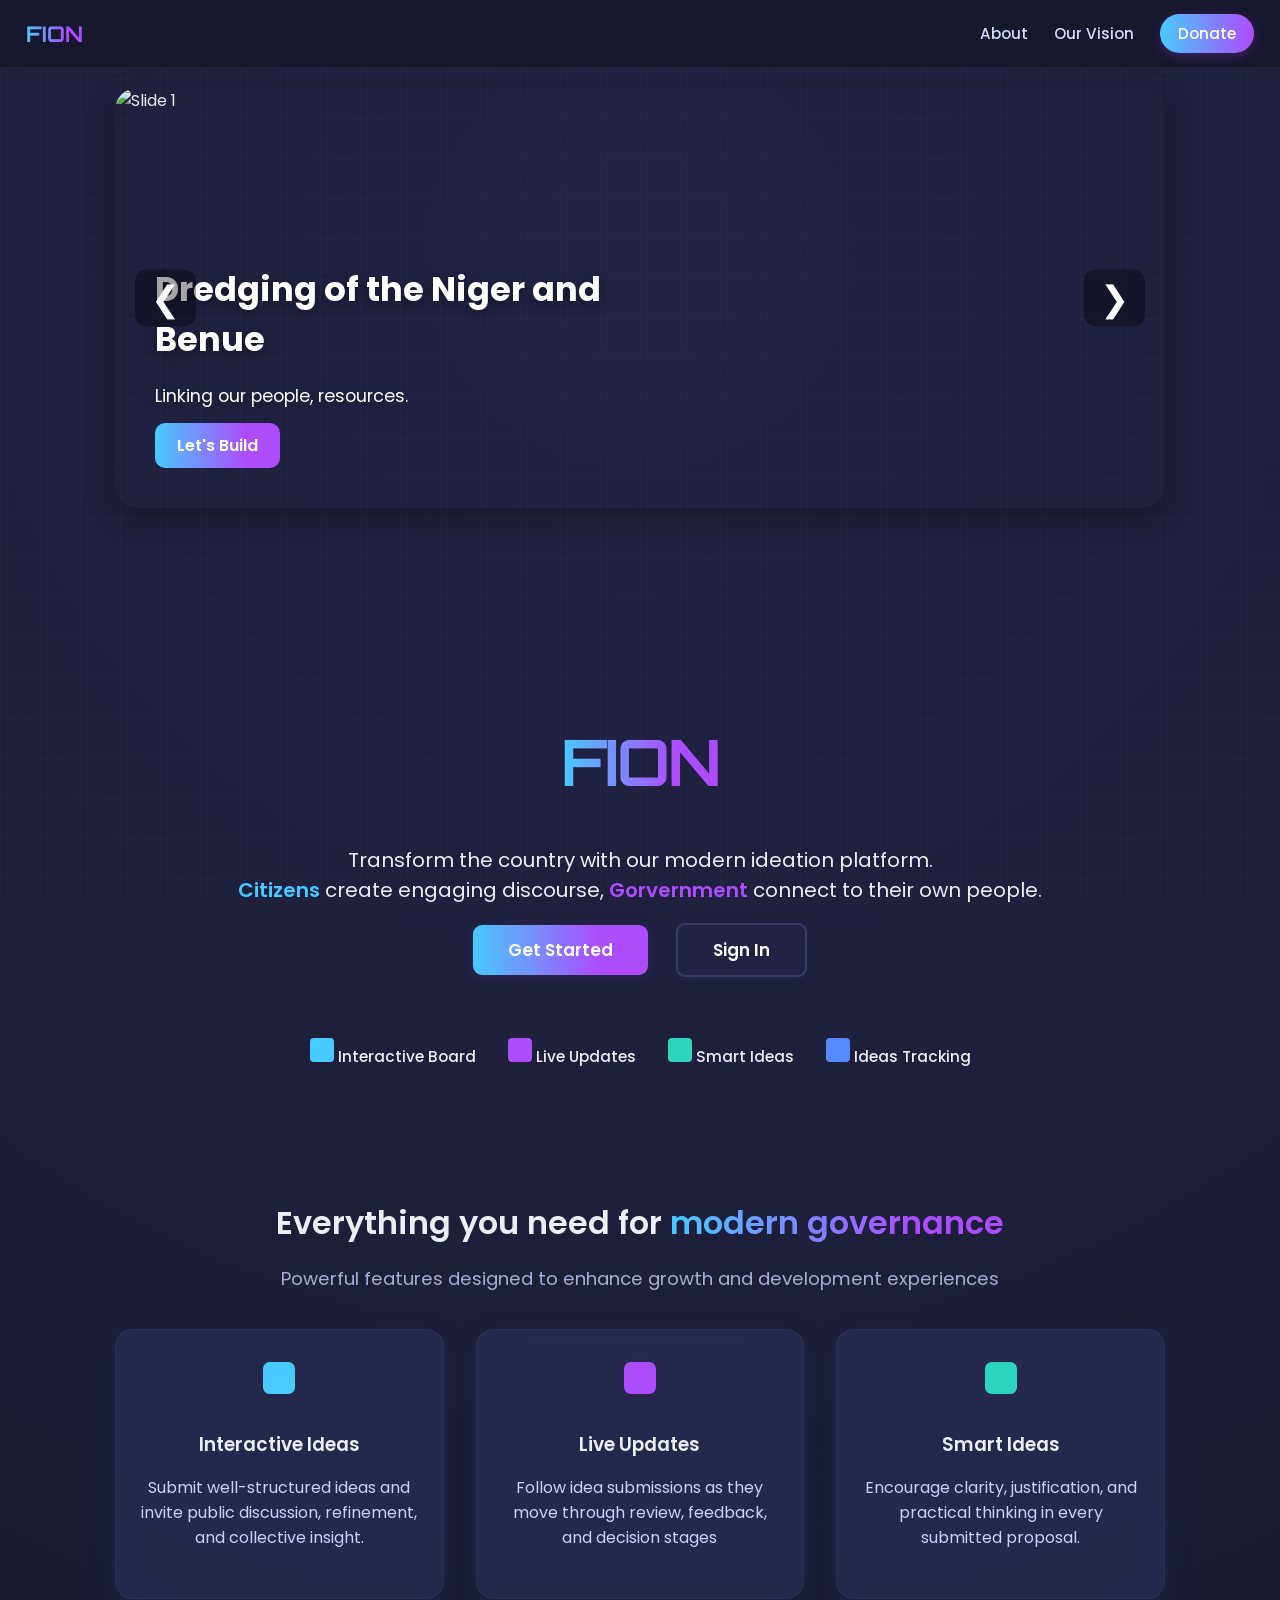
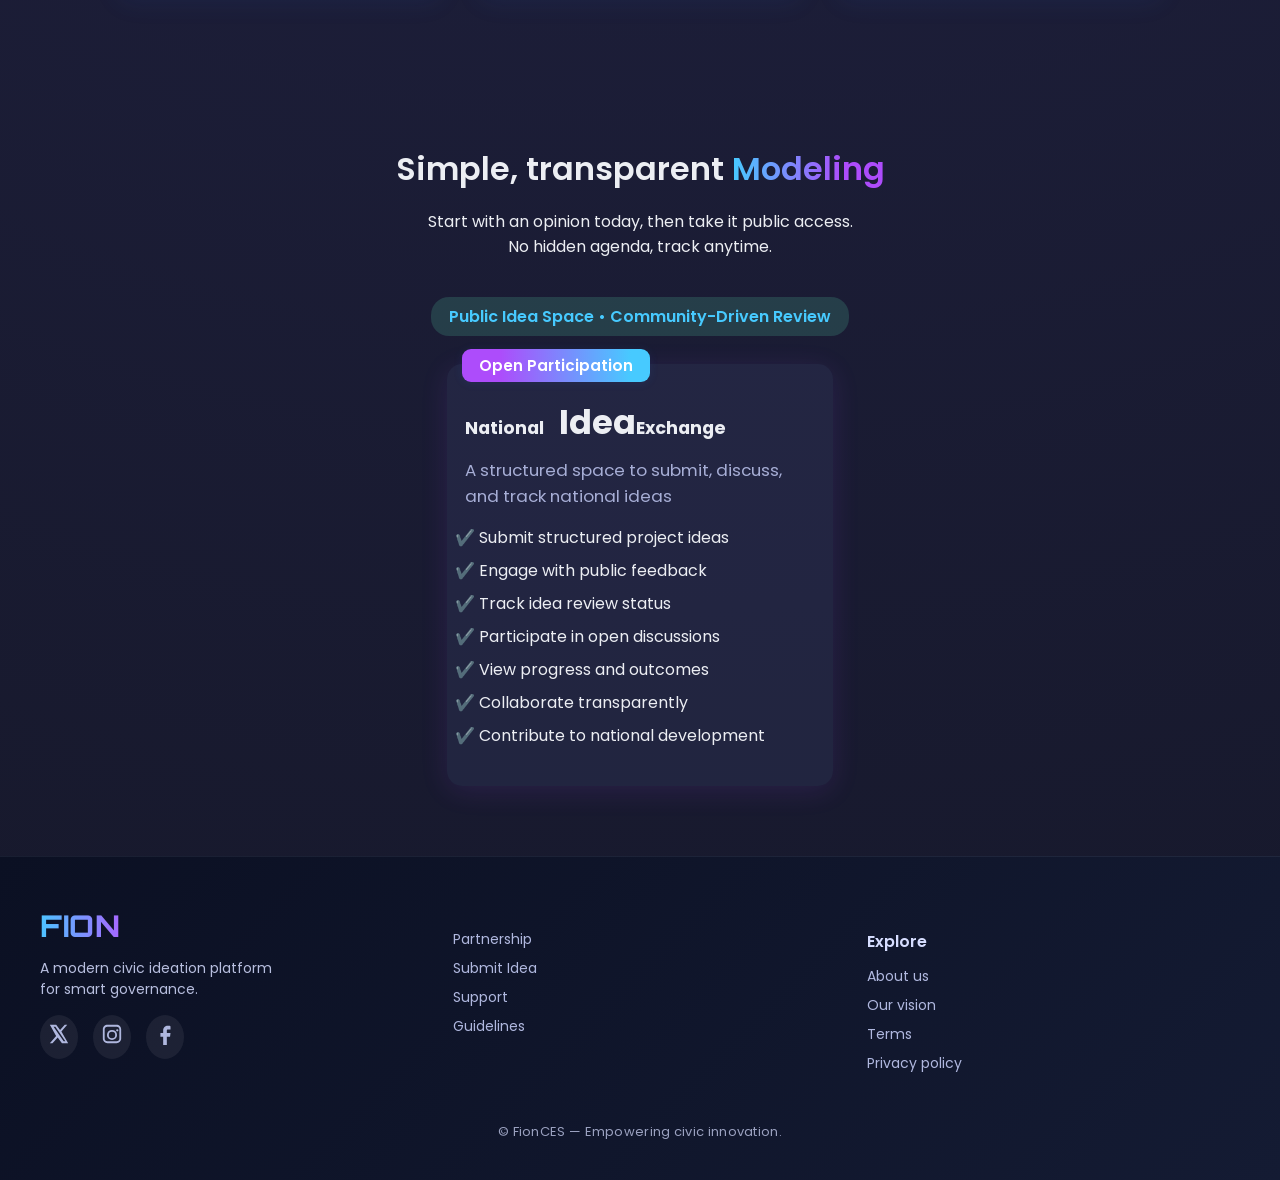
==== commit b3a616df: "changes committed on testing" ====
--- a/index.html
+++ b/index.html
@@ -12,6 +12,20 @@
 
 <body>
 
+  <!-- Home Top Navigation -->
+  <nav class="home-nav">
+    <a href="/" class="nav-logo">
+      <span class="gradient-text">FION</span>
+    </a>
+
+    <div class="nav-links">
+      <a href="about.html">About</a>
+      <a href="vision.html">Our Vision</a>
+      <a href="donate" class="donate-cta">Donate</a>
+    </div>
+  </nav>
+
+
   <!-- HERO CAROUSEL SECTION -->
   <section class="hero-carousel">
     <div class="hero-slider-wrapper">
@@ -24,25 +38,49 @@
           <img src="https://picsum.photos/1600/600?random=11" alt="Slide 1">
 
           <div class="hero-slide-content">
-            <h2 class="slide-title animate-text">Your Idea Can Transform The Nation</h2>
-            <p class="slide-sub">Join thousands contributing to a better Nigeria.</p>
-            <a href="#" class="slide-cta">Share Your Idea</a>
+            <h2 class="slide-title animate-text">Dredging of the Niger and Benue</h2>
+            <p class="slide-sub">Linking our people, resources.</p>
+            <a href="login.php" class="slide-cta">Let's Build</a>
           </div>
         </div>
 
         <div class="hero-slide">
           <img src="https://picsum.photos/1600/600?random=22" alt="Slide 2">
           <div class="hero-slide-content">
-            <h2 class="slide-title">Modern Citizens Engagement</h2>
-            <p class="slide-sub">Interactive tools built for national development.</p>
-          </div>
-        </div>
-
-        <div class="hero-slide">
-          <img src="https://picsum.photos/1600/600?random=33" alt="Slide 3">
+            <h2 class="slide-title">Retail Reforms and Consolidation</h2>
+            <p class="slide-sub">Creating extensive Nigerian coperation.</p>
+          </div>
+        </div>
+
+        <div class="hero-slide">
+          <img src="https://picsum.photos/1600/600?random=22" alt="Slide 3">
+          <div class="hero-slide-content">
+            <h2 class="slide-title">Developing the Steel Industry</h2>
+            <p class="slide-sub">And heavy-duty tools for national development.</p>
+          </div>
+        </div>
+
+        <div class="hero-slide">
+          <img src="https://picsum.photos/1600/600?random=22" alt="Slide 4">
+          <div class="hero-slide-content">
+            <h2 class="slide-title">Agricultural Mechanization</h2>
+            <p class="slide-sub">and food technology.</p>
+          </div>
+        </div>
+
+        <div class="hero-slide">
+          <img src="https://picsum.photos/1600/600?random=33" alt="Slide 5">
           <div class="hero-slide-content">
             <h2 class="slide-title">Build. Vote. Improve.</h2>
             <p class="slide-sub">A next-gen ideas platform for governance.</p>
+          </div>
+        </div>
+
+        <div class="hero-slide">
+          <img src="https://picsum.photos/1600/600?random=22" alt="Slide 6">
+          <div class="hero-slide-content">
+            <h2 class="slide-title">Land Mapping</h2>
+            <p class="slide-sub">via Geopin & Ownership System.</p>
           </div>
         </div>
       </div>
@@ -56,7 +94,7 @@
   <div class="grid-bg"></div>
   <header class="hero">
     <h1 class="logo">
-      Fion<span class="gradient-text">CES</span>
+      <span class="gradient-text">FION</span>
     </h1>
     <p class="subtitle">
       Transform the country with our modern ideation platform.<br />
@@ -64,12 +102,12 @@
       connect to their own people.
     </p>
     <div class="cta-btns">
-      <a href="#" class="primary-btn">Get Started</a>
+      <a href="register.php" class="primary-btn">Get Started</a>
       <a href="login.php" class="secondary-btn">Sign In</a>
     </div>
     <div class="hero-icons">
       <div class="hero-icon" aria-label="Teacher Icon" role="img">
-        <!-- Inline SVG Teacher Icon -->
+        <!-- Inline SVG Teacher Icon 
         <svg width="64" height="64" viewBox="0 0 64 64" fill="none" xmlns="http://www.w3.org/2000/svg"
           aria-hidden="true">
           <circle cx="32" cy="32" r="32" fill="url(#grad1)" />
@@ -82,10 +120,10 @@
             </linearGradient>
           </defs>
         </svg>
-        <span>Vetter</span>
+        <span>Vetter</span>-->
       </div>
       <div class="hero-icon" aria-label="Student Icon" role="img">
-        <!-- Inline SVG Student Icon -->
+        <!-- Inline SVG Student Icon 
         <svg width="64" height="64" viewBox="0 0 64 64" fill="none" xmlns="http://www.w3.org/2000/svg"
           aria-hidden="true">
           <circle cx="32" cy="32" r="32" fill="url(#grad2)" />
@@ -98,7 +136,7 @@
             </linearGradient>
           </defs>
         </svg>
-        <span>Citizens</span>
+        <span>Citizens</span>-->
       </div>
     </div>
     <div class="feature-icons">
@@ -132,7 +170,7 @@
   <main>
     <section class="features-section">
       <h2 class="sec-title">
-        Everything you need for <span class="gradient-text">modern gorvernance</span>
+        Everything you need for <span class="gradient-text">modern governance</span>
       </h2>
       <p class="sec-desc">
         Powerful features designed to enhance growth and development experiences
@@ -144,7 +182,7 @@
             <rect width="24" height="24" rx="5" />
           </svg>
           <h3>Interactive Ideas</h3>
-          <p>Create engaging ideas with our content, quizzes, and interactive elements.</p>
+          <p>Submit well-structured ideas and invite public discussion, refinement, and collective insight.</p>
         </div>
         <div class="feature-card" role="region" aria-label="Live Classes">
           <svg class="card-icon" aria-hidden="true" width="32" height="32" viewBox="0 0 24 24" fill="#ad4cfb"
@@ -152,7 +190,7 @@
             <rect width="24" height="24" rx="5" />
           </svg>
           <h3>Live Updates</h3>
-          <p>Host real-time video sessions with screen sharing and interactive whiteboards.</p>
+          <p>Follow idea submissions as they move through review, feedback, and decision stages</p>
         </div>
         <div class="feature-card" role="region" aria-label="Smart Assignments">
           <svg class="card-icon" aria-hidden="true" width="32" height="32" viewBox="0 0 24 24" fill="#2dd4bf"
@@ -160,7 +198,7 @@
             <rect width="24" height="24" rx="5" />
           </svg>
           <h3>Smart Ideas</h3>
-          <p>Create, submit, and auto-grade submissions with detailed feedback.</p>
+          <p>Encourage clarity, justification, and practical thinking in every submitted proposal.</p>
         </div>
         <!-- Add more cards similarly -->
       </div>
@@ -168,19 +206,19 @@
     <section class="pricing-section">
       <h2>Simple, transparent <span class="gradient-text">Modeling</span></h2>
       <p>Start with an opinion today, then take it public access.<br />No hidden agenda, track anytime.</p>
-      <div class="trial-badge">Free Submission Available • No ID required</div>
+      <div class="trial-badge">Public Idea Space • Community-Driven Review</div>
       <div class="pricing-card" role="region" aria-label="Pro plan pricing">
-        <div class="pop-badge">Imsum Popular</div>
-        <div class="price"><span>Ipsum</span> <strong>Loren</strong><span>month</span></div>
-        <div class="pricing-desc">Everything you need to enlightenment</div>
+        <div class="pop-badge">Open Participation</div>
+        <div class="price"><span>National</span> <strong>Idea</strong><span>Exchange</span></div>
+        <div class="pricing-desc">A structured space to submit, discuss, and track national ideas</div>
         <ul class="pricing-feats">
-          <li>Up to 5 ideas</li>
-          <li>Unlimited rating</li>
-          <li>Live engagement</li>
-          <li>Interactive board</li>
-          <li>Advanced documentation</li>
-          <li>Real-time chat</li>
-          <li>Progress tracking</li>
+          <li>Submit structured project ideas</li>
+          <li>Engage with public feedback</li>
+          <li>Track idea review status</li>
+          <li>Participate in open discussions</li>
+          <li>View progress and outcomes</li>
+          <li>Collaborate transparently</li>
+          <li>Contribute to national development</li>
         </ul>
       </div>
     </section>
@@ -192,21 +230,28 @@
 
       <!-- Left: Logo & Brand -->
       <div class="footer-section footer-brand">
-        <h2 class="footer-logo">Fion<span>CES</span></h2>
+        <h2 class="footer-logo"><span>FION</span></h2>
         <p class="footer-desc">A modern civic ideation platform for smart governance.</p>
 
         <div class="footer-social">
-          <a href="#" aria-label="Twitter">
-            <svg viewBox="0 0 24 24" width="22">
+          <a href="https://x.com/FION__NG" aria-label="X (formerly Twitter)">
+            <svg viewBox="0 0 24 24" width="22" aria-hidden="true">
               <path fill="currentColor"
-                d="M22.46 6c-.77.35-1.6.58-2.46.69a4.27 4.27 0 0 0 1.88-2.37 8.59 8.59 0 0 1-2.72 1.06A4.24 4.24 0 0 0 16.11 4c-2.36 0-4.28 2-4.28 4.46 0 .35.03.7.1 1.03A12.11 12.11 0 0 1 3.14 5.1a4.58 4.58 0 0 0-.58 2.25 4.52 4.52 0 0 0 1.9 3.7 4.14 4.14 0 0 1-1.94-.56v.06c0 2.2 1.49 4.03 3.47 4.45a4.18 4.18 0 0 1-1.93.07 4.29 4.29 0 0 0 4 3 8.52 8.52 0 0 1-5.41 1.94c-.35 0-.7-.02-1.04-.06A12.08 12.08 0 0 0 8.1 21c7.73 0 11.96-6.64 11.96-12.4v-.57A8.93 8.93 0 0 0 22.46 6z" />
+                d="M18.245 2H21l-6.39 7.3L22 22h-6.8l-4.64-6.18L4.9 22H2l6.86-7.84L2 2h6.97l4.2 5.6L18.245 2Zm-1.19 18h1.87L8.04 4H6.06l10.995 16Z" />
             </svg>
           </a>
 
-          <a href="#" aria-label="LinkedIn">
-            <svg viewBox="0 0 24 24" width="22">
+          <a href="https://www.instagram.com/foundation.industrialization?igsh=OTZkOGp5NGRjcjNt" aria-label="Instagram">
+            <svg viewBox="0 0 24 24" width="22" aria-hidden="true">
               <path fill="currentColor"
-                d="M19 3A2.94 2.94 0 0 1 22 6v12a2.94 2.94 0 0 1-3 3H5a2.94 2.94 0 0 1-3-3V6a2.94 2.94 0 0 1 3-3h14M8.5 17v-7H6v7h2.5M7.2 8.3A1.45 1.45 0 1 0 7.2 5.4a1.45 1.45 0 0 0 0 2.9M18 17v-4.1c0-2-1.1-3-2.7-3a2.36 2.36 0 0 0-2.1 1.2h-.1V10H10v7h2.5v-3.5c0-.9.4-1.5 1.2-1.5s1.3.6 1.3 1.5V17H18z" />
+                d="M7 2C4.24 2 2 4.24 2 7v10c0 2.76 2.24 5 5 5h10c2.76 0 5-2.24 5-5V7c0-2.76-2.24-5-5-5H7Zm10 2a3 3 0 0 1 3 3v10a3 3 0 0 1-3 3H7a3 3 0 0 1-3-3V7a3 3 0 0 1 3-3h10Zm-5 3.5A5.5 5.5 0 1 0 17.5 13 5.51 5.51 0 0 0 12 7.5Zm0 9A3.5 3.5 0 1 1 15.5 13 3.5 3.5 0 0 1 12 16.5Zm5.75-9.75a1.25 1.25 0 1 0 1.25 1.25 1.25 1.25 0 0 0-1.25-1.25Z" />
+            </svg>
+          </a>
+
+          <a href="https://www.facebook.com/share/1BrSgZvhbn/" aria-label="Facebook">
+            <svg viewBox="0 0 24 24" width="22" aria-hidden="true">
+              <path fill="currentColor"
+                d="M13 3h4a1 1 0 0 1 1 1v3h-3c-.55 0-1 .45-1 1v3h4l-.5 4H14v9h-4v-9H7v-4h3V8c0-2.76 2.24-5 5-5Z" />
             </svg>
           </a>
         </div>
@@ -224,10 +269,10 @@
       <!-- Right: Legal -->
       <div class="footer-section footer-legal">
         <h4>Explore</h4>
-        <a href="#">About us</a>
-        <a href="#">Our vision</a>
-        <a href="#">Terms</a>
-        <a href="#">Privacy policy</a>
+        <a href="about.html">About us</a>
+        <a href="vision.html">Our vision</a>
+        <a href="terms">Terms</a>
+        <a href="privacy">Privacy policy</a>
       </div>
 
     </div>
--- a/css/style.css
+++ b/css/style.css
@@ -464,6 +464,7 @@
   font-weight: 700;
   margin-bottom: 8px;
   text-shadow: 0px 3px 12px rgba(0,0,0,0.45);
+  max-width: 650px;
 }
 
 .slide-sub {
@@ -481,6 +482,9 @@
   text-decoration: none;
   font-weight: 600;
   transition: transform 0.25s;
+  position: relative;
+  z-index: 10;
+  pointer-events: auto;
 }
 
 .slide-cta:hover {
@@ -618,4 +622,119 @@
     .footer-social {
         justify-content: center;
     }
-}+}
+/* Register Page */
+.auth-errors {
+  background: rgba(255, 99, 99, 0.15);
+  border: 1px solid rgba(255, 99, 99, 0.4);
+  color: #ffb3b3;
+  padding: 10px;
+  border-radius: 8px;
+  margin-bottom: 15px;
+  font-size: 0.95rem;
+}
+
+/* ===== Password Strength Meter ===== */
+.password-meter {
+  margin-top: 6px;
+}
+
+.strength-bar {
+  width: 100%;
+  height: 6px;
+  background: rgba(255,255,255,0.2);
+  border-radius: 6px;
+  overflow: hidden;
+  margin-bottom: 4px;
+}
+
+#strengthFill {
+  height: 6px;
+  width: 0%;
+  transition: width 0.3s ease, background 0.3s ease;
+  border-radius: 6px;
+}
+
+.level-0 { background: transparent; }
+.level-1 { background: #e63946; }   /* red */
+.level-2 { background: #f77f00; }   /* orange */
+.level-3 { background: #fcbf49; }   /* yellow */
+.level-4 { background: #2ec4b6; }   /* green */
+
+.password-meter small {
+  font-size: 0.75rem;
+  opacity: 0.8;
+}
+
+button[disabled] {
+  opacity: 0.5;
+  cursor: not-allowed;
+}
+
+/* Home Navbar */
+.home-nav {
+  position: sticky;
+  top: 0;
+  z-index: 1000;
+  display: flex;
+  justify-content: space-between;
+  align-items: center;
+  padding: 14px 26px;
+  background: rgba(22,23,42,0.82);
+  backdrop-filter: blur(10px);
+  border-bottom: 1px solid rgba(255,255,255,0.06);
+}
+
+/* Logo */
+.nav-logo {
+  font-family: 'Orbitron', 'Poppins', sans-serif;
+  font-size: 1.35rem;
+  font-weight: 700;
+  text-decoration: none;
+  color: #fff;
+}
+
+/* Nav links */
+.nav-links {
+  display: flex;
+  align-items: center;
+  gap: 26px;
+}
+
+.nav-links a {
+  color: #d6dbff;
+  font-weight: 500;
+  text-decoration: none;
+  font-size: 0.95rem;
+  transition: color 0.2s ease;
+}
+
+.nav-links a:hover {
+  color: #fff;
+}
+
+/* Donate CTA */
+.donate-cta {
+  padding: 8px 18px;
+  border-radius: 999px;
+  background: linear-gradient(90deg,#47caff,#ad4cfb);
+  color: #fff !important;
+  font-weight: 600;
+  box-shadow: 0 3px 12px rgba(173,76,251,0.25);
+  transition: transform .2s ease, box-shadow .2s ease;
+}
+
+.donate-cta:hover {
+  transform: translateY(-1px);
+  box-shadow: 0 6px 18px rgba(173,76,251,0.45);
+}
+
+/* Mobile */
+@media (max-width: 768px) {
+  .home-nav {
+      padding: 12px 18px;
+  }
+  .nav-links {
+      gap: 16px;
+  }
+}
